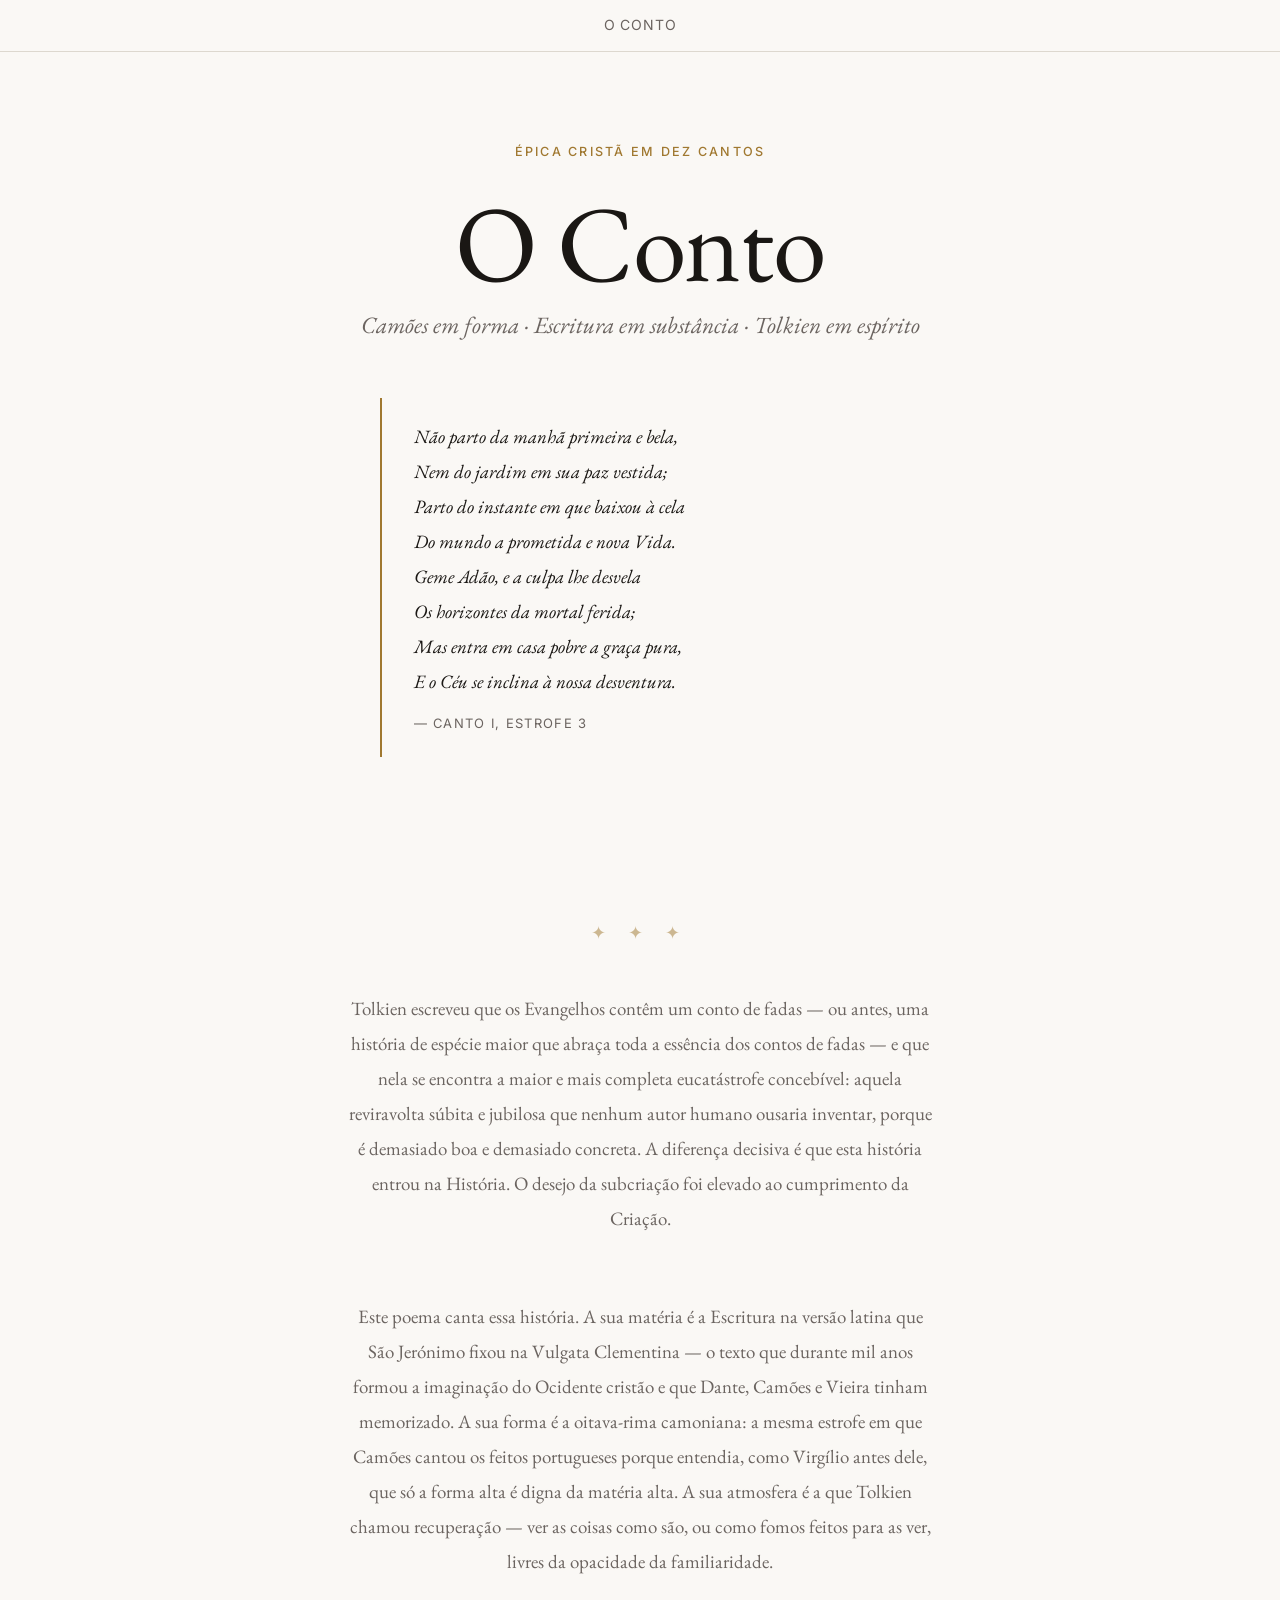
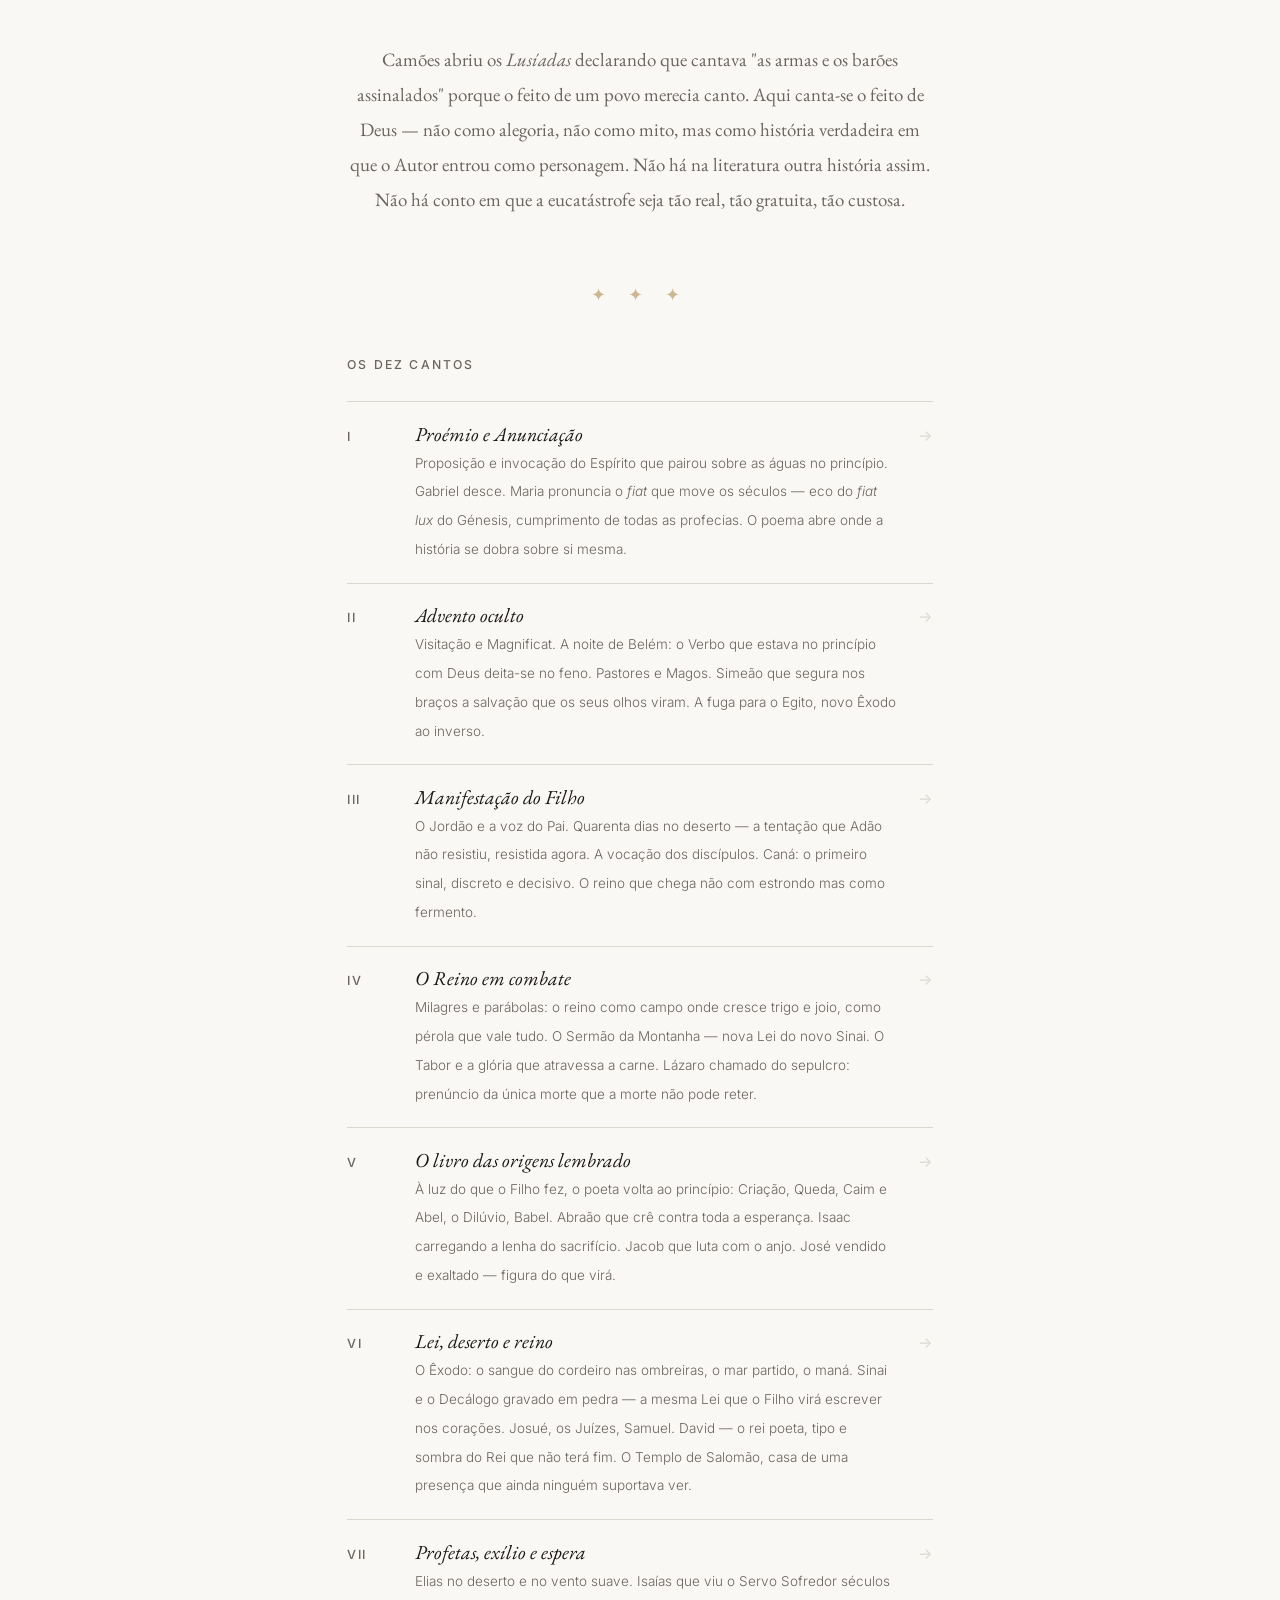
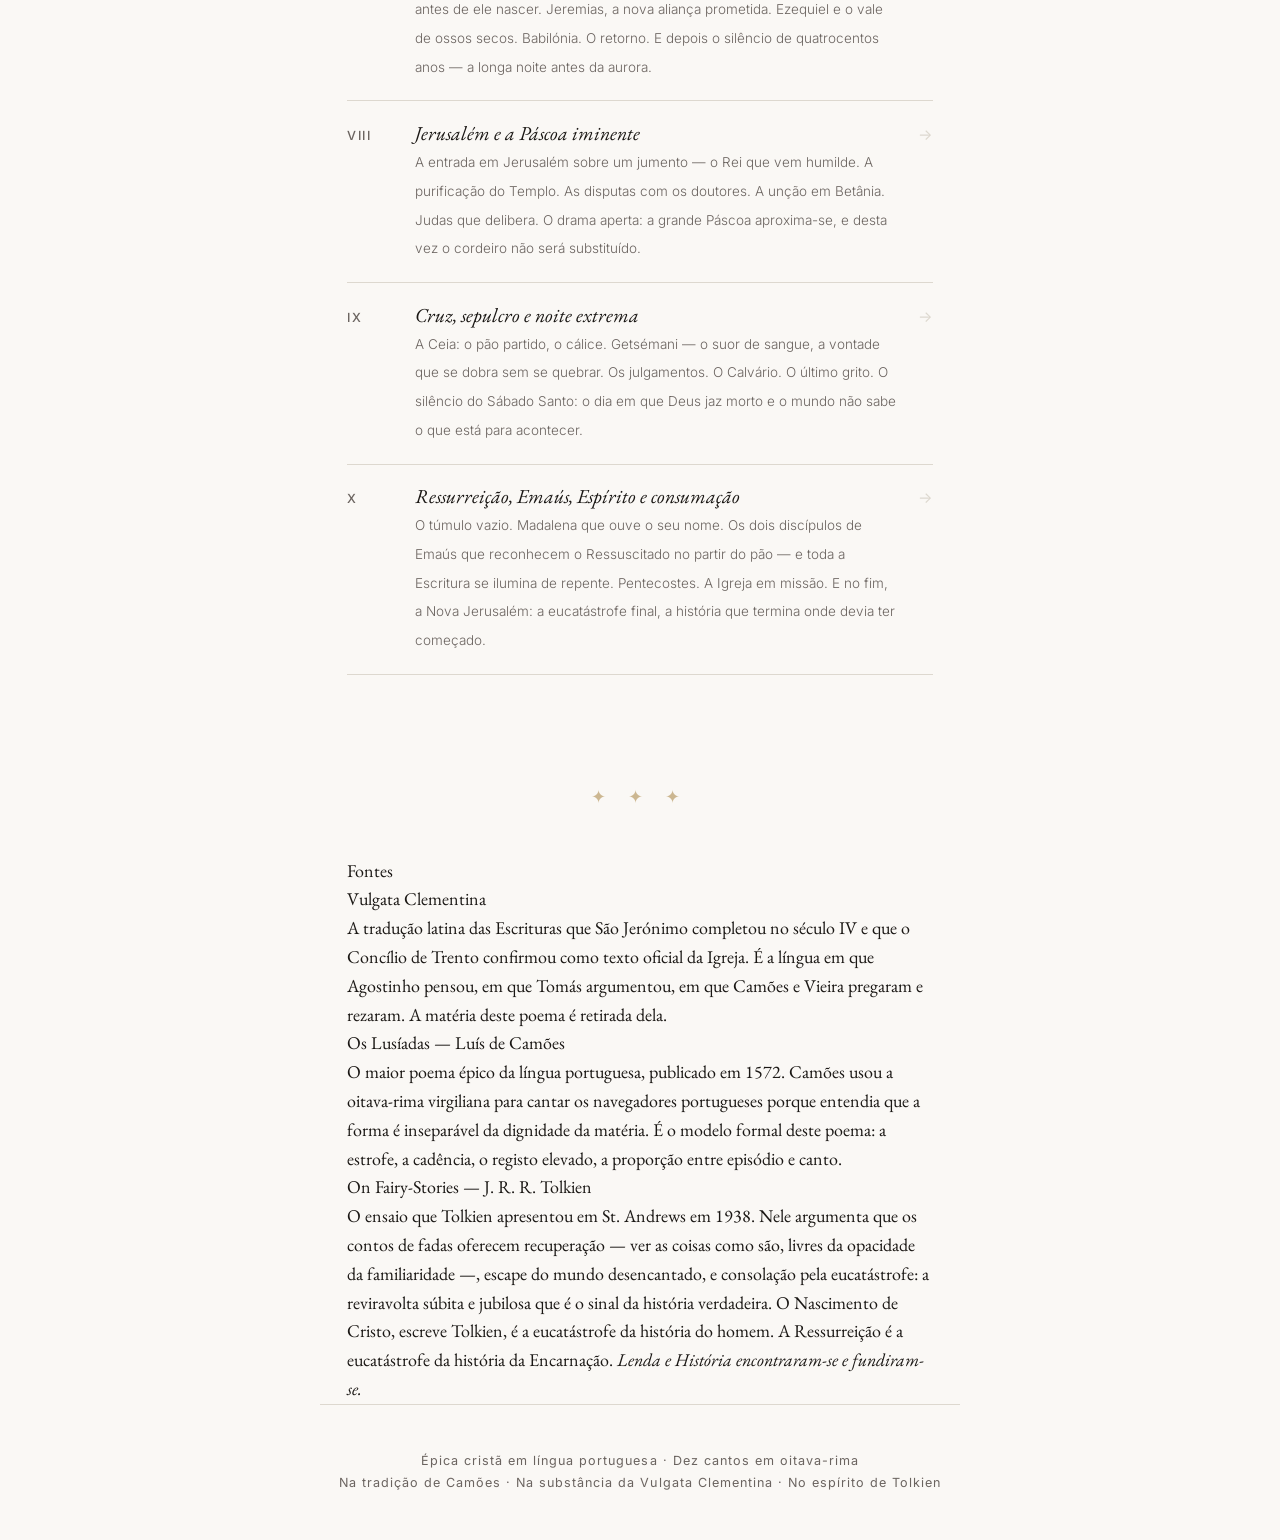
==== index.html @ 05e7758f "test" ====
<!doctype html>
<html lang="pt">
  <head>
    <meta charset="UTF-8" />
    <meta name="viewport" content="width=device-width, initial-scale=1.0" />
    <title>O Conto — Épica Cristã em Dez Cantos</title>
    <meta
      name="description"
      content="Épica cristã em dez cantos. Camões em forma, Escritura em substância, Tolkien em espírito."
    />
    <link rel="stylesheet" href="style.css" />
    <link rel="preconnect" href="https://fonts.googleapis.com" />
    <link rel="preconnect" href="https://fonts.gstatic.com" crossorigin />
  </head>
  <body>
    <nav class="nav">
      <span class="nav-arrow"></span>
      <span class="nav-center">O Conto</span>
      <span class="nav-arrow right"></span>
    </nav>

    <main class="page">
      <header class="hero">
        <p class="hero-eyebrow">Épica Cristã em Dez Cantos</p>
        <h1 class="hero-title">O Conto</h1>
        <p class="hero-subtitle">
          Camões em forma &middot; Escritura em substância &middot; Tolkien em
          espírito
        </p>

        <figure class="epigraph">
          <p>
            Não parto da manhã primeira e bela,<br />
            Nem do jardim em sua paz vestida;<br />
            Parto do instante em que baixou à cela<br />
            Do mundo a prometida e nova Vida.<br />
            Geme Adão, e a culpa lhe desvela<br />
            Os horizontes da mortal ferida;<br />
            Mas entra em casa pobre a graça pura,<br />
            E o Céu se inclina à nossa desventura.<br />
          </p>
          <figcaption><cite>— Canto I, estrofe 3</cite></figcaption>
        </figure>
      </header>

      <div class="ornament" aria-hidden="true"></div>

      <section class="description-block">
        <p class="description">
          Tolkien escreveu que os Evangelhos contêm um conto de fadas — ou
          antes, uma história de espécie maior que abraça toda a essência dos
          contos de fadas — e que nela se encontra a maior e mais completa
          eucatástrofe concebível: aquela reviravolta súbita e jubilosa que
          nenhum autor humano ousaria inventar, porque é demasiado boa e
          demasiado concreta. A diferença decisiva é que esta história entrou na
          História. O desejo da subcriação foi elevado ao cumprimento da
          Criação.
        </p>

        <p class="description">
          Este poema canta essa história. A sua matéria é a Escritura na versão
          latina que São Jerónimo fixou na Vulgata Clementina — o texto que
          durante mil anos formou a imaginação do Ocidente cristão e que Dante,
          Camões e Vieira tinham memorizado. A sua forma é a oitava-rima
          camoniana: a mesma estrofe em que Camões cantou os feitos portugueses
          porque entendia, como Virgílio antes dele, que só a forma alta é digna
          da matéria alta. A sua atmosfera é a que Tolkien chamou recuperação —
          ver as coisas como são, ou como fomos feitos para as ver, livres da
          opacidade da familiaridade.
        </p>

        <p class="description">
          Camões abriu os <em>Lusíadas</em> declarando que cantava "as armas e
          os barões assinalados" porque o feito de um povo merecia canto. Aqui
          canta-se o feito de Deus — não como alegoria, não como mito, mas como
          história verdadeira em que o Autor entrou como personagem. Não há na
          literatura outra história assim. Não há conto em que a eucatástrofe
          seja tão real, tão gratuita, tão custosa.
        </p>
      </section>

      <div class="ornament" aria-hidden="true"></div>

      <section class="canto-index">
        <p class="canto-index-heading">Os dez cantos</p>
        <ol class="canto-list">
          <li class="canto-item">
            <a class="canto-link" href="canto.html?canto=1">
              <span class="canto-num">I</span>
              <span class="canto-info">
                <span class="canto-title">Proémio e Anunciação</span>
                <span class="canto-summary">
                  Proposição e invocação do Espírito que pairou sobre as águas
                  no princípio. Gabriel desce. Maria pronuncia o
                  <em>fiat</em> que move os séculos — eco do
                  <em>fiat lux</em> do Génesis, cumprimento de todas as
                  profecias. O poema abre onde a história se dobra sobre si
                  mesma.
                </span>
              </span>
              <span class="canto-arrow" aria-hidden="true">→</span>
            </a>
          </li>

          <li class="canto-item">
            <a class="canto-link" href="canto.html?canto=2">
              <span class="canto-num">II</span>
              <span class="canto-info">
                <span class="canto-title">Advento oculto</span>
                <span class="canto-summary">
                  Visitação e Magnificat. A noite de Belém: o Verbo que estava
                  no princípio com Deus deita-se no feno. Pastores e Magos.
                  Simeão que segura nos braços a salvação que os seus olhos
                  viram. A fuga para o Egito, novo Êxodo ao inverso.
                </span>
              </span>
              <span class="canto-arrow" aria-hidden="true">→</span>
            </a>
          </li>

          <li class="canto-item">
            <a class="canto-link" href="canto.html?canto=3">
              <span class="canto-num">III</span>
              <span class="canto-info">
                <span class="canto-title">Manifestação do Filho</span>
                <span class="canto-summary">
                  O Jordão e a voz do Pai. Quarenta dias no deserto — a tentação
                  que Adão não resistiu, resistida agora. A vocação dos
                  discípulos. Caná: o primeiro sinal, discreto e decisivo. O
                  reino que chega não com estrondo mas como fermento.
                </span>
              </span>
              <span class="canto-arrow" aria-hidden="true">→</span>
            </a>
          </li>

          <li class="canto-item">
            <a class="canto-link" href="canto.html?canto=4">
              <span class="canto-num">IV</span>
              <span class="canto-info">
                <span class="canto-title">O Reino em combate</span>
                <span class="canto-summary">
                  Milagres e parábolas: o reino como campo onde cresce trigo e
                  joio, como pérola que vale tudo. O Sermão da Montanha — nova
                  Lei do novo Sinai. O Tabor e a glória que atravessa a carne.
                  Lázaro chamado do sepulcro: prenúncio da única morte que a
                  morte não pode reter.
                </span>
              </span>
              <span class="canto-arrow" aria-hidden="true">→</span>
            </a>
          </li>

          <li class="canto-item">
            <a class="canto-link" href="canto.html?canto=5">
              <span class="canto-num">V</span>
              <span class="canto-info">
                <span class="canto-title">O livro das origens lembrado</span>
                <span class="canto-summary">
                  À luz do que o Filho fez, o poeta volta ao princípio: Criação,
                  Queda, Caim e Abel, o Dilúvio, Babel. Abraão que crê contra
                  toda a esperança. Isaac carregando a lenha do sacrifício.
                  Jacob que luta com o anjo. José vendido e exaltado — figura do
                  que virá.
                </span>
              </span>
              <span class="canto-arrow" aria-hidden="true">→</span>
            </a>
          </li>

          <li class="canto-item">
            <a class="canto-link" href="canto.html?canto=6">
              <span class="canto-num">VI</span>
              <span class="canto-info">
                <span class="canto-title">Lei, deserto e reino</span>
                <span class="canto-summary">
                  O Êxodo: o sangue do cordeiro nas ombreiras, o mar partido, o
                  maná. Sinai e o Decálogo gravado em pedra — a mesma Lei que o
                  Filho virá escrever nos corações. Josué, os Juízes, Samuel.
                  David — o rei poeta, tipo e sombra do Rei que não terá fim. O
                  Templo de Salomão, casa de uma presença que ainda ninguém
                  suportava ver.
                </span>
              </span>
              <span class="canto-arrow" aria-hidden="true">→</span>
            </a>
          </li>

          <li class="canto-item">
            <a class="canto-link" href="canto.html?canto=7">
              <span class="canto-num">VII</span>
              <span class="canto-info">
                <span class="canto-title">Profetas, exílio e espera</span>
                <span class="canto-summary">
                  Elias no deserto e no vento suave. Isaías que viu o Servo
                  Sofredor séculos antes de ele nascer. Jeremias, a nova aliança
                  prometida. Ezequiel e o vale de ossos secos. Babilónia. O
                  retorno. E depois o silêncio de quatrocentos anos — a longa
                  noite antes da aurora.
                </span>
              </span>
              <span class="canto-arrow" aria-hidden="true">→</span>
            </a>
          </li>

          <li class="canto-item">
            <a class="canto-link" href="canto.html?canto=8">
              <span class="canto-num">VIII</span>
              <span class="canto-info">
                <span class="canto-title">Jerusalém e a Páscoa iminente</span>
                <span class="canto-summary">
                  A entrada em Jerusalém sobre um jumento — o Rei que vem
                  humilde. A purificação do Templo. As disputas com os doutores.
                  A unção em Betânia. Judas que delibera. O drama aperta: a
                  grande Páscoa aproxima-se, e desta vez o cordeiro não será
                  substituído.
                </span>
              </span>
              <span class="canto-arrow" aria-hidden="true">→</span>
            </a>
          </li>

          <li class="canto-item">
            <a class="canto-link" href="canto.html?canto=9">
              <span class="canto-num">IX</span>
              <span class="canto-info">
                <span class="canto-title">Cruz, sepulcro e noite extrema</span>
                <span class="canto-summary">
                  A Ceia: o pão partido, o cálice. Getsémani — o suor de sangue,
                  a vontade que se dobra sem se quebrar. Os julgamentos. O
                  Calvário. O último grito. O silêncio do Sábado Santo: o dia em
                  que Deus jaz morto e o mundo não sabe o que está para
                  acontecer.
                </span>
              </span>
              <span class="canto-arrow" aria-hidden="true">→</span>
            </a>
          </li>

          <li class="canto-item">
            <a class="canto-link" href="canto.html?canto=10">
              <span class="canto-num">X</span>
              <span class="canto-info">
                <span class="canto-title"
                  >Ressurreição, Emaús, Espírito e consumação</span
                >
                <span class="canto-summary">
                  O túmulo vazio. Madalena que ouve o seu nome. Os dois
                  discípulos de Emaús que reconhecem o Ressuscitado no partir do
                  pão — e toda a Escritura se ilumina de repente. Pentecostes. A
                  Igreja em missão. E no fim, a Nova Jerusalém: a eucatástrofe
                  final, a história que termina onde devia ter começado.
                </span>
              </span>
              <span class="canto-arrow" aria-hidden="true">→</span>
            </a>
          </li>
        </ol>
      </section>

      <div class="ornament" aria-hidden="true"></div>

      <section class="sources-block">
        <p class="sources-heading">Fontes</p>
        <dl class="sources-list">
          <dt>Vulgata Clementina</dt>
          <dd>
            A tradução latina das Escrituras que São Jerónimo completou no
            século IV e que o Concílio de Trento confirmou como texto oficial da
            Igreja. É a língua em que Agostinho pensou, em que Tomás argumentou,
            em que Camões e Vieira pregaram e rezaram. A matéria deste poema é
            retirada dela.
          </dd>
          <dt>Os Lusíadas — Luís de Camões</dt>
          <dd>
            O maior poema épico da língua portuguesa, publicado em 1572. Camões
            usou a oitava-rima virgiliana para cantar os navegadores portugueses
            porque entendia que a forma é inseparável da dignidade da matéria. É
            o modelo formal deste poema: a estrofe, a cadência, o registo
            elevado, a proporção entre episódio e canto.
          </dd>
          <dt>On Fairy-Stories — J. R. R. Tolkien</dt>
          <dd>
            O ensaio que Tolkien apresentou em St. Andrews em 1938. Nele
            argumenta que os contos de fadas oferecem recuperação — ver as
            coisas como são, livres da opacidade da familiaridade —, escape do
            mundo desencantado, e consolação pela eucatástrofe: a reviravolta
            súbita e jubilosa que é o sinal da história verdadeira. O Nascimento
            de Cristo, escreve Tolkien, é a eucatástrofe da história do homem. A
            Ressurreição é a eucatástrofe da história da Encarnação.
            <em>Lenda e História encontraram-se e fundiram-se.</em>
          </dd>
        </dl>
      </section>
    </main>

    <footer class="site-footer page">
      <p>
        Épica cristã em língua portuguesa &middot; Dez cantos em oitava-rima<br />
        Na tradição de Camões &middot; Na substância da Vulgata Clementina
        &middot; No espírito de Tolkien
      </p>
    </footer>
  </body>
</html>
---- style.css ----
/* ============================================================
   O Conto — Global Stylesheet
   AMP / Claude aesthetic: narrow, typographic, classical
   ============================================================ */

@import url('https://fonts.googleapis.com/css2?family=EB+Garamond:ital,wght@0,400;0,500;0,600;1,400;1,500&family=Inter:wght@300;400;500&display=swap');

/* ── Custom properties ──────────────────────────────────────── */

:root {
  --bg:          #faf8f5;
  --bg-alt:      #f2ede6;
  --text:        #1a1714;
  --text-muted:  #6b6460;
  --gold:        #a07830;
  --gold-light:  #c8a050;
  --border:      #ddd8cf;
  --nav-bg:      rgba(250, 248, 245, 0.92);

  --font-serif:  'EB Garamond', Georgia, 'Times New Roman', serif;
  --font-sans:   'Inter', system-ui, sans-serif;

  --measure:     640px;
  --nav-h:       52px;
}

@media (prefers-color-scheme: dark) {
  :root {
    --bg:          #0f0e0c;
    --bg-alt:      #1a1814;
    --text:        #e8e4dc;
    --text-muted:  #8a8480;
    --gold:        #c8a050;
    --gold-light:  #e0c080;
    --border:      #2e2c28;
    --nav-bg:      rgba(15, 14, 12, 0.92);
  }
}

/* ── Reset ──────────────────────────────────────────────────── */

*, *::before, *::after {
  box-sizing: border-box;
  margin: 0;
  padding: 0;
}

html {
  font-size: 18px;
  scroll-behavior: smooth;
  -webkit-text-size-adjust: 100%;
}

body {
  background: var(--bg);
  color: var(--text);
  font-family: var(--font-serif);
  line-height: 1.6;
  min-height: 100dvh;
}

/* ── Navigation bar ─────────────────────────────────────────── */

.nav {
  position: sticky;
  top: 0;
  z-index: 100;
  background: var(--nav-bg);
  backdrop-filter: blur(8px);
  -webkit-backdrop-filter: blur(8px);
  border-bottom: 1px solid var(--border);
  height: var(--nav-h);
  display: flex;
  align-items: center;
  justify-content: space-between;
  padding: 0 1.5rem;
}

.nav a,
.nav span {
  font-family: var(--font-sans);
  font-size: 0.78rem;
  font-weight: 400;
  letter-spacing: 0.06em;
  text-transform: uppercase;
  color: var(--text-muted);
  text-decoration: none;
  transition: color 0.15s;
}

.nav a:hover {
  color: var(--gold);
}

.nav-center {
  font-size: 0.72rem;
  letter-spacing: 0.1em;
  color: var(--text-muted);
  text-align: center;
  flex: 1;
  padding: 0 1rem;
  white-space: nowrap;
  overflow: hidden;
  text-overflow: ellipsis;
}

.nav-arrow {
  min-width: 5rem;
}

.nav-arrow.right {
  text-align: right;
}

/* ── Page wrapper ───────────────────────────────────────────── */

.page {
  max-width: var(--measure);
  margin: 0 auto;
  padding: 0 1.5rem;
}

/* ── Landing hero ───────────────────────────────────────────── */

.hero {
  padding: 5rem 0 3rem;
  text-align: center;
}

.hero-eyebrow {
  font-family: var(--font-sans);
  font-size: 0.7rem;
  font-weight: 500;
  letter-spacing: 0.18em;
  text-transform: uppercase;
  color: var(--gold);
  margin-bottom: 1.5rem;
}

.hero-title {
  font-family: var(--font-serif);
  font-size: clamp(3.5rem, 10vw, 6rem);
  font-weight: 400;
  line-height: 1;
  letter-spacing: -0.01em;
  color: var(--text);
  margin-bottom: 0.5rem;
}

.hero-subtitle {
  font-family: var(--font-serif);
  font-style: italic;
  font-size: clamp(1rem, 2.5vw, 1.3rem);
  color: var(--text-muted);
  margin-bottom: 3rem;
  font-weight: 400;
}

/* ── Epigraph ───────────────────────────────────────────────── */

.epigraph {
  border-left: 2px solid var(--gold);
  margin: 0 auto 3.5rem;
  padding: 1.25rem 1.75rem;
  max-width: 520px;
  text-align: left;
}

.epigraph p {
  font-family: var(--font-serif);
  font-style: italic;
  font-size: 1.05rem;
  line-height: 1.85;
  color: var(--text);
}

.epigraph cite {
  display: block;
  margin-top: 0.75rem;
  font-family: var(--font-sans);
  font-size: 0.72rem;
  font-style: normal;
  letter-spacing: 0.1em;
  text-transform: uppercase;
  color: var(--text-muted);
}

/* ── Divider ornament ───────────────────────────────────────── */

.ornament {
  text-align: center;
  color: var(--gold);
  font-size: 1rem;
  letter-spacing: 0.5em;
  margin: 2.5rem 0;
  opacity: 0.5;
}

.ornament::before {
  content: '✦ ✦ ✦';
}

/* ── Description prose (landing) ───────────────────────────── */

.description {
  font-family: var(--font-serif);
  font-size: 1.05rem;
  line-height: 1.85;
  color: var(--text-muted);
  margin-bottom: 3.5rem;
  text-align: center;
}

/* ── Canto index (landing) ──────────────────────────────────── */

.canto-index {
  margin-bottom: 6rem;
}

.canto-index-heading {
  font-family: var(--font-sans);
  font-size: 0.68rem;
  font-weight: 500;
  letter-spacing: 0.18em;
  text-transform: uppercase;
  color: var(--text-muted);
  margin-bottom: 1.5rem;
}

.canto-list {
  list-style: none;
  border-top: 1px solid var(--border);
}

.canto-item {
  border-bottom: 1px solid var(--border);
}

.canto-link {
  display: flex;
  align-items: baseline;
  gap: 1.25rem;
  padding: 1.1rem 0;
  text-decoration: none;
  color: var(--text);
  transition: color 0.15s;
}

.canto-link:hover {
  color: var(--gold);
}

.canto-link:hover .canto-num {
  color: var(--gold);
}

.canto-num {
  font-family: var(--font-sans);
  font-size: 0.7rem;
  font-weight: 500;
  letter-spacing: 0.12em;
  color: var(--text-muted);
  min-width: 2.5rem;
  text-transform: uppercase;
  transition: color 0.15s;
  flex-shrink: 0;
}

.canto-info {
  flex: 1;
  min-width: 0;
}

.canto-title {
  font-family: var(--font-serif);
  font-size: 1.1rem;
  font-style: italic;
  font-weight: 400;
  line-height: 1.3;
  display: block;
}

.canto-summary {
  font-family: var(--font-sans);
  font-size: 0.75rem;
  color: var(--text-muted);
  margin-top: 0.2rem;
  line-height: 1.4;
  font-weight: 300;
}

.canto-arrow {
  font-family: var(--font-sans);
  font-size: 0.85rem;
  color: var(--border);
  flex-shrink: 0;
  transition: color 0.15s, transform 0.15s;
}

.canto-link:hover .canto-arrow {
  color: var(--gold);
  transform: translateX(3px);
}

/* ── Canto reader page ──────────────────────────────────────── */

.canto-header {
  padding: 4rem 0 2.5rem;
  text-align: center;
  border-bottom: 1px solid var(--border);
  margin-bottom: 3.5rem;
}

.canto-eyebrow {
  font-family: var(--font-sans);
  font-size: 0.68rem;
  font-weight: 500;
  letter-spacing: 0.18em;
  text-transform: uppercase;
  color: var(--gold);
  margin-bottom: 1rem;
}

.canto-page-title {
  font-family: var(--font-serif);
  font-size: clamp(2rem, 6vw, 3.25rem);
  font-weight: 400;
  line-height: 1.15;
  letter-spacing: -0.01em;
}

.canto-page-subtitle {
  font-family: var(--font-serif);
  font-style: italic;
  font-size: 1.15rem;
  color: var(--text-muted);
  margin-top: 0.5rem;
}

/* ── Markdown-rendered verse ────────────────────────────────── */

#canto-body {
  padding-bottom: 5rem;
}

/* Hide the raw h1 and h2 that come from the markdown */
#canto-body h1,
#canto-body h2 {
  display: none;
}

/* Stanza number paragraphs (class added by JS after render) */
#canto-body p.stanza-num {
  font-family: var(--font-sans);
  font-size: 0.65rem;
  font-weight: 500;
  letter-spacing: 0.2em;
  text-transform: uppercase;
  color: var(--gold);
  margin-top: 3.5rem;
  margin-bottom: 0.9rem;
  text-align: center;
}

#canto-body p.stanza-num strong {
  font-weight: 500;
  color: inherit;
}

/* First stanza number: no extra top margin */
#canto-body p.stanza-num:first-of-type {
  margin-top: 0;
}

/* Verse lines — stanza is one <p> with <br> between lines (breaks:true) */
#canto-body > p:not(.stanza-num) {
  font-family: var(--font-serif);
  font-size: 1.08rem;
  line-height: 2;
  color: var(--text);
  margin-bottom: 0;
  white-space: normal;
}

/* ── Loading state ──────────────────────────────────────────── */

.loading {
  text-align: center;
  font-family: var(--font-sans);
  font-size: 0.8rem;
  letter-spacing: 0.1em;
  text-transform: uppercase;
  color: var(--text-muted);
  padding: 4rem 0;
}

/* ── Canto footer nav ───────────────────────────────────────── */

.canto-footer-nav {
  border-top: 1px solid var(--border);
  padding: 2rem 0 4rem;
  display: flex;
  justify-content: space-between;
  align-items: center;
  gap: 1rem;
}

.canto-footer-nav a {
  font-family: var(--font-sans);
  font-size: 0.78rem;
  font-weight: 400;
  letter-spacing: 0.06em;
  text-transform: uppercase;
  color: var(--text-muted);
  text-decoration: none;
  transition: color 0.15s;
}

.canto-footer-nav a:hover {
  color: var(--gold);
}

.canto-footer-nav .home-link {
  text-align: center;
  color: var(--gold);
  font-size: 0.7rem;
  letter-spacing: 0.15em;
}

/* ── Site footer ────────────────────────────────────────────── */

.site-footer {
  border-top: 1px solid var(--border);
  padding: 2.5rem 0;
  text-align: center;
}

.site-footer p {
  font-family: var(--font-sans);
  font-size: 0.7rem;
  letter-spacing: 0.08em;
  color: var(--text-muted);
  line-height: 1.8;
}

/* ── Utility ────────────────────────────────────────────────── */

::selection {
  background: var(--gold);
  color: var(--bg);
}

a:focus-visible {
  outline: 2px solid var(--gold);
  outline-offset: 3px;
  border-radius: 2px;
}

@media (max-width: 480px) {
  .nav {
    padding: 0 1rem;
  }
  .page {
    padding: 0 1.1rem;
  }
  .hero {
    padding: 3.5rem 0 2rem;
  }
  .canto-summary {
    display: none;
  }
}
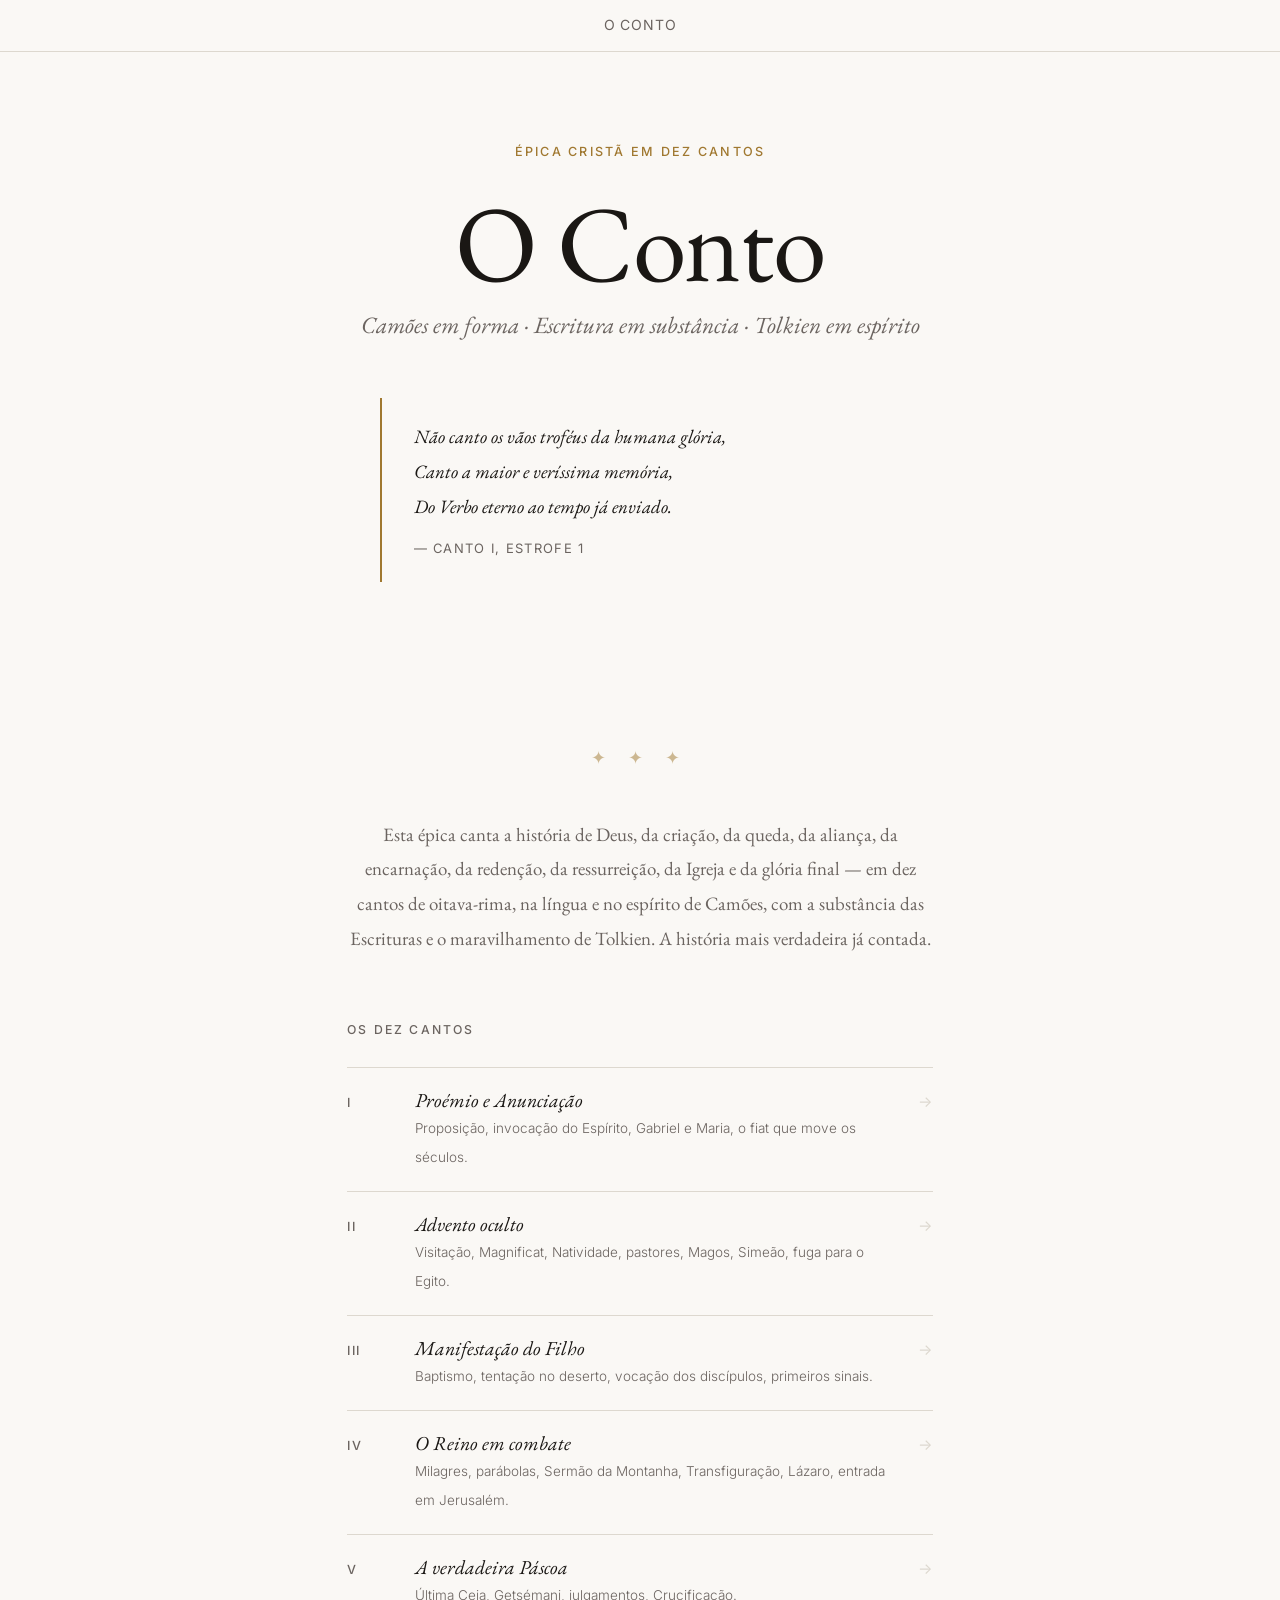
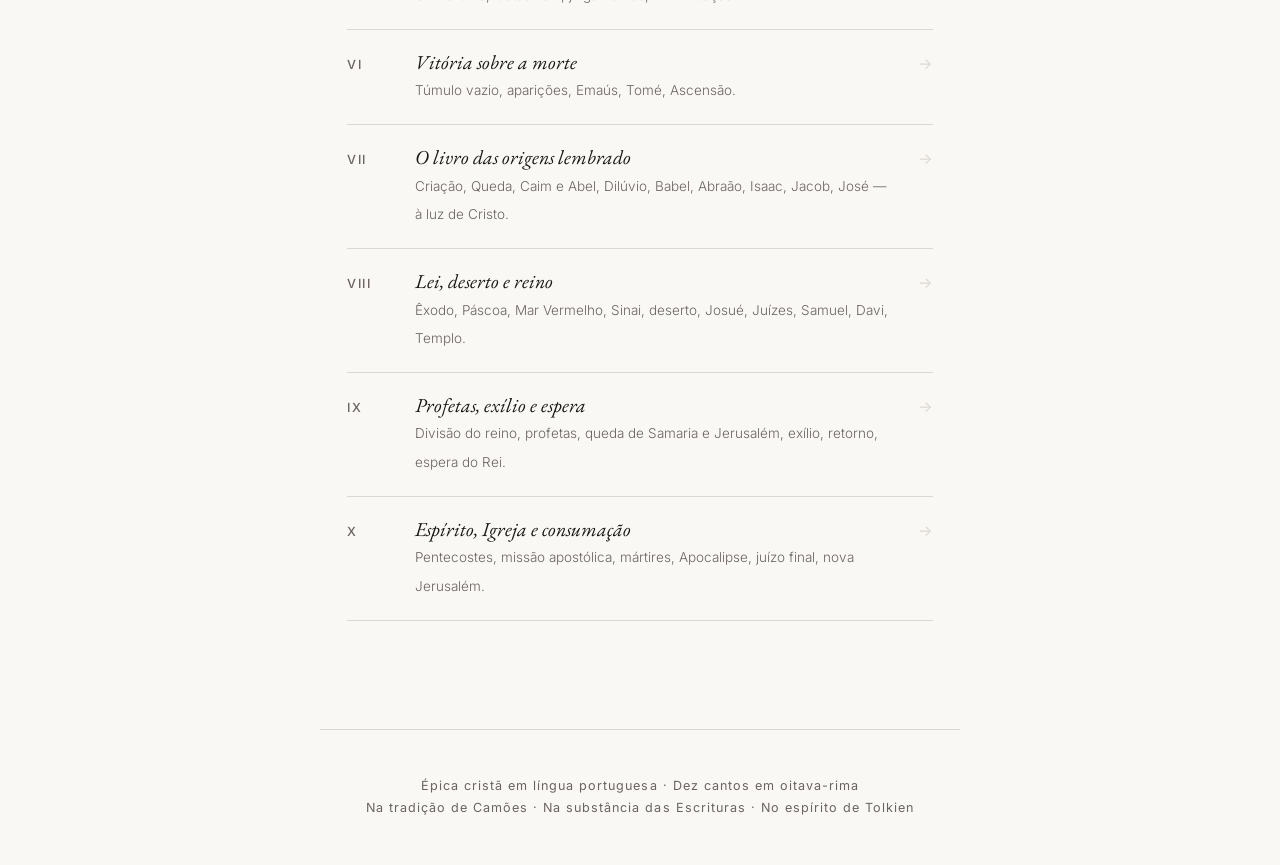
==== commit 81d6affc: "Revert "test" This reverts commit 05e7758fe46daea253760243f6f8ecb5836153b1." ====
--- a/index.html
+++ b/index.html
@@ -1,305 +1,176 @@
-<!doctype html>
+<!DOCTYPE html>
 <html lang="pt">
-  <head>
-    <meta charset="UTF-8" />
-    <meta name="viewport" content="width=device-width, initial-scale=1.0" />
-    <title>O Conto — Épica Cristã em Dez Cantos</title>
-    <meta
-      name="description"
-      content="Épica cristã em dez cantos. Camões em forma, Escritura em substância, Tolkien em espírito."
-    />
-    <link rel="stylesheet" href="style.css" />
-    <link rel="preconnect" href="https://fonts.googleapis.com" />
-    <link rel="preconnect" href="https://fonts.gstatic.com" crossorigin />
-  </head>
-  <body>
-    <nav class="nav">
-      <span class="nav-arrow"></span>
-      <span class="nav-center">O Conto</span>
-      <span class="nav-arrow right"></span>
-    </nav>
+<head>
+  <meta charset="UTF-8" />
+  <meta name="viewport" content="width=device-width, initial-scale=1.0" />
+  <title>O Conto — Épica Cristã em Dez Cantos</title>
+  <meta name="description" content="Épica cristã em dez cantos. Camões em forma, Escritura em substância, Tolkien em espírito." />
+  <meta property="og:title" content="O Canto — Épica Cristã em Dez Cantos" />
+  <meta property="og:description" content="Épica cristã em dez cantos. Camões em forma, Escritura em substância, Tolkien em espírito." />
+  <meta property="og:type" content="website" />
+  <link rel="stylesheet" href="style.css" />
+  <link rel="preconnect" href="https://fonts.googleapis.com" />
+  <link rel="preconnect" href="https://fonts.gstatic.com" crossorigin />
+</head>
+<body>
 
-    <main class="page">
-      <header class="hero">
-        <p class="hero-eyebrow">Épica Cristã em Dez Cantos</p>
-        <h1 class="hero-title">O Conto</h1>
-        <p class="hero-subtitle">
-          Camões em forma &middot; Escritura em substância &middot; Tolkien em
-          espírito
+  <nav class="nav">
+    <span class="nav-arrow"></span>
+    <span class="nav-center">O Conto</span>
+    <span class="nav-arrow right"></span>
+  </nav>
+
+  <main class="page">
+
+    <header class="hero">
+      <p class="hero-eyebrow">Épica Cristã em Dez Cantos</p>
+      <h1 class="hero-title">O Conto</h1>
+      <p class="hero-subtitle">Camões em forma &middot; Escritura em substância &middot; Tolkien em espírito</p>
+
+      <figure class="epigraph">
+        <p>
+          Não canto os vãos troféus da humana glória,<br />
+          Canto a maior e veríssima memória,<br />
+          Do Verbo eterno ao tempo já enviado.
         </p>
+        <figcaption><cite>— Canto I, estrofe 1</cite></figcaption>
+      </figure>
+    </header>
 
-        <figure class="epigraph">
-          <p>
-            Não parto da manhã primeira e bela,<br />
-            Nem do jardim em sua paz vestida;<br />
-            Parto do instante em que baixou à cela<br />
-            Do mundo a prometida e nova Vida.<br />
-            Geme Adão, e a culpa lhe desvela<br />
-            Os horizontes da mortal ferida;<br />
-            Mas entra em casa pobre a graça pura,<br />
-            E o Céu se inclina à nossa desventura.<br />
-          </p>
-          <figcaption><cite>— Canto I, estrofe 3</cite></figcaption>
-        </figure>
-      </header>
+    <div class="ornament" aria-hidden="true"></div>
 
-      <div class="ornament" aria-hidden="true"></div>
+    <p class="description">
+      Esta épica canta a história de Deus, da criação, da queda, da aliança, da encarnação,
+      da redenção, da ressurreição, da Igreja e da glória final — em dez cantos de oitava-rima,
+      na língua e no espírito de Camões, com a substância das Escrituras e o maravilhamento
+      de Tolkien. A história mais verdadeira já contada.
+    </p>
 
-      <section class="description-block">
-        <p class="description">
-          Tolkien escreveu que os Evangelhos contêm um conto de fadas — ou
-          antes, uma história de espécie maior que abraça toda a essência dos
-          contos de fadas — e que nela se encontra a maior e mais completa
-          eucatástrofe concebível: aquela reviravolta súbita e jubilosa que
-          nenhum autor humano ousaria inventar, porque é demasiado boa e
-          demasiado concreta. A diferença decisiva é que esta história entrou na
-          História. O desejo da subcriação foi elevado ao cumprimento da
-          Criação.
-        </p>
+    <section class="canto-index">
+      <p class="canto-index-heading">Os dez cantos</p>
+      <ol class="canto-list">
 
-        <p class="description">
-          Este poema canta essa história. A sua matéria é a Escritura na versão
-          latina que São Jerónimo fixou na Vulgata Clementina — o texto que
-          durante mil anos formou a imaginação do Ocidente cristão e que Dante,
-          Camões e Vieira tinham memorizado. A sua forma é a oitava-rima
-          camoniana: a mesma estrofe em que Camões cantou os feitos portugueses
-          porque entendia, como Virgílio antes dele, que só a forma alta é digna
-          da matéria alta. A sua atmosfera é a que Tolkien chamou recuperação —
-          ver as coisas como são, ou como fomos feitos para as ver, livres da
-          opacidade da familiaridade.
-        </p>
+        <li class="canto-item">
+          <a class="canto-link" href="canto.html?canto=1">
+            <span class="canto-num">I</span>
+            <span class="canto-info">
+              <span class="canto-title">Proémio e Anunciação</span>
+              <span class="canto-summary">Proposição, invocação do Espírito, Gabriel e Maria, o fiat que move os séculos.</span>
+            </span>
+            <span class="canto-arrow" aria-hidden="true">→</span>
+          </a>
+        </li>
 
-        <p class="description">
-          Camões abriu os <em>Lusíadas</em> declarando que cantava "as armas e
-          os barões assinalados" porque o feito de um povo merecia canto. Aqui
-          canta-se o feito de Deus — não como alegoria, não como mito, mas como
-          história verdadeira em que o Autor entrou como personagem. Não há na
-          literatura outra história assim. Não há conto em que a eucatástrofe
-          seja tão real, tão gratuita, tão custosa.
-        </p>
-      </section>
+        <li class="canto-item">
+          <a class="canto-link" href="canto.html?canto=2">
+            <span class="canto-num">II</span>
+            <span class="canto-info">
+              <span class="canto-title">Advento oculto</span>
+              <span class="canto-summary">Visitação, Magnificat, Natividade, pastores, Magos, Simeão, fuga para o Egito.</span>
+            </span>
+            <span class="canto-arrow" aria-hidden="true">→</span>
+          </a>
+        </li>
 
-      <div class="ornament" aria-hidden="true"></div>
+        <li class="canto-item">
+          <a class="canto-link" href="canto.html?canto=3">
+            <span class="canto-num">III</span>
+            <span class="canto-info">
+              <span class="canto-title">Manifestação do Filho</span>
+              <span class="canto-summary">Baptismo, tentação no deserto, vocação dos discípulos, primeiros sinais.</span>
+            </span>
+            <span class="canto-arrow" aria-hidden="true">→</span>
+          </a>
+        </li>
 
-      <section class="canto-index">
-        <p class="canto-index-heading">Os dez cantos</p>
-        <ol class="canto-list">
-          <li class="canto-item">
-            <a class="canto-link" href="canto.html?canto=1">
-              <span class="canto-num">I</span>
-              <span class="canto-info">
-                <span class="canto-title">Proémio e Anunciação</span>
-                <span class="canto-summary">
-                  Proposição e invocação do Espírito que pairou sobre as águas
-                  no princípio. Gabriel desce. Maria pronuncia o
-                  <em>fiat</em> que move os séculos — eco do
-                  <em>fiat lux</em> do Génesis, cumprimento de todas as
-                  profecias. O poema abre onde a história se dobra sobre si
-                  mesma.
-                </span>
-              </span>
-              <span class="canto-arrow" aria-hidden="true">→</span>
-            </a>
-          </li>
+        <li class="canto-item">
+          <a class="canto-link" href="canto.html?canto=4">
+            <span class="canto-num">IV</span>
+            <span class="canto-info">
+              <span class="canto-title">O Reino em combate</span>
+              <span class="canto-summary">Milagres, parábolas, Sermão da Montanha, Transfiguração, Lázaro, entrada em Jerusalém.</span>
+            </span>
+            <span class="canto-arrow" aria-hidden="true">→</span>
+          </a>
+        </li>
 
-          <li class="canto-item">
-            <a class="canto-link" href="canto.html?canto=2">
-              <span class="canto-num">II</span>
-              <span class="canto-info">
-                <span class="canto-title">Advento oculto</span>
-                <span class="canto-summary">
-                  Visitação e Magnificat. A noite de Belém: o Verbo que estava
-                  no princípio com Deus deita-se no feno. Pastores e Magos.
-                  Simeão que segura nos braços a salvação que os seus olhos
-                  viram. A fuga para o Egito, novo Êxodo ao inverso.
-                </span>
-              </span>
-              <span class="canto-arrow" aria-hidden="true">→</span>
-            </a>
-          </li>
+        <li class="canto-item">
+          <a class="canto-link" href="canto.html?canto=5">
+            <span class="canto-num">V</span>
+            <span class="canto-info">
+              <span class="canto-title">A verdadeira Páscoa</span>
+              <span class="canto-summary">Última Ceia, Getsémani, julgamentos, Crucificação.</span>
+            </span>
+            <span class="canto-arrow" aria-hidden="true">→</span>
+          </a>
+        </li>
 
-          <li class="canto-item">
-            <a class="canto-link" href="canto.html?canto=3">
-              <span class="canto-num">III</span>
-              <span class="canto-info">
-                <span class="canto-title">Manifestação do Filho</span>
-                <span class="canto-summary">
-                  O Jordão e a voz do Pai. Quarenta dias no deserto — a tentação
-                  que Adão não resistiu, resistida agora. A vocação dos
-                  discípulos. Caná: o primeiro sinal, discreto e decisivo. O
-                  reino que chega não com estrondo mas como fermento.
-                </span>
-              </span>
-              <span class="canto-arrow" aria-hidden="true">→</span>
-            </a>
-          </li>
+        <li class="canto-item">
+          <a class="canto-link" href="canto.html?canto=6">
+            <span class="canto-num">VI</span>
+            <span class="canto-info">
+              <span class="canto-title">Vitória sobre a morte</span>
+              <span class="canto-summary">Túmulo vazio, aparições, Emaús, Tomé, Ascensão.</span>
+            </span>
+            <span class="canto-arrow" aria-hidden="true">→</span>
+          </a>
+        </li>
 
-          <li class="canto-item">
-            <a class="canto-link" href="canto.html?canto=4">
-              <span class="canto-num">IV</span>
-              <span class="canto-info">
-                <span class="canto-title">O Reino em combate</span>
-                <span class="canto-summary">
-                  Milagres e parábolas: o reino como campo onde cresce trigo e
-                  joio, como pérola que vale tudo. O Sermão da Montanha — nova
-                  Lei do novo Sinai. O Tabor e a glória que atravessa a carne.
-                  Lázaro chamado do sepulcro: prenúncio da única morte que a
-                  morte não pode reter.
-                </span>
-              </span>
-              <span class="canto-arrow" aria-hidden="true">→</span>
-            </a>
-          </li>
+        <li class="canto-item">
+          <a class="canto-link" href="canto.html?canto=7">
+            <span class="canto-num">VII</span>
+            <span class="canto-info">
+              <span class="canto-title">O livro das origens lembrado</span>
+              <span class="canto-summary">Criação, Queda, Caim e Abel, Dilúvio, Babel, Abraão, Isaac, Jacob, José — à luz de Cristo.</span>
+            </span>
+            <span class="canto-arrow" aria-hidden="true">→</span>
+          </a>
+        </li>
 
-          <li class="canto-item">
-            <a class="canto-link" href="canto.html?canto=5">
-              <span class="canto-num">V</span>
-              <span class="canto-info">
-                <span class="canto-title">O livro das origens lembrado</span>
-                <span class="canto-summary">
-                  À luz do que o Filho fez, o poeta volta ao princípio: Criação,
-                  Queda, Caim e Abel, o Dilúvio, Babel. Abraão que crê contra
-                  toda a esperança. Isaac carregando a lenha do sacrifício.
-                  Jacob que luta com o anjo. José vendido e exaltado — figura do
-                  que virá.
-                </span>
-              </span>
-              <span class="canto-arrow" aria-hidden="true">→</span>
-            </a>
-          </li>
+        <li class="canto-item">
+          <a class="canto-link" href="canto.html?canto=8">
+            <span class="canto-num">VIII</span>
+            <span class="canto-info">
+              <span class="canto-title">Lei, deserto e reino</span>
+              <span class="canto-summary">Êxodo, Páscoa, Mar Vermelho, Sinai, deserto, Josué, Juízes, Samuel, Davi, Templo.</span>
+            </span>
+            <span class="canto-arrow" aria-hidden="true">→</span>
+          </a>
+        </li>
 
-          <li class="canto-item">
-            <a class="canto-link" href="canto.html?canto=6">
-              <span class="canto-num">VI</span>
-              <span class="canto-info">
-                <span class="canto-title">Lei, deserto e reino</span>
-                <span class="canto-summary">
-                  O Êxodo: o sangue do cordeiro nas ombreiras, o mar partido, o
-                  maná. Sinai e o Decálogo gravado em pedra — a mesma Lei que o
-                  Filho virá escrever nos corações. Josué, os Juízes, Samuel.
-                  David — o rei poeta, tipo e sombra do Rei que não terá fim. O
-                  Templo de Salomão, casa de uma presença que ainda ninguém
-                  suportava ver.
-                </span>
-              </span>
-              <span class="canto-arrow" aria-hidden="true">→</span>
-            </a>
-          </li>
+        <li class="canto-item">
+          <a class="canto-link" href="canto.html?canto=9">
+            <span class="canto-num">IX</span>
+            <span class="canto-info">
+              <span class="canto-title">Profetas, exílio e espera</span>
+              <span class="canto-summary">Divisão do reino, profetas, queda de Samaria e Jerusalém, exílio, retorno, espera do Rei.</span>
+            </span>
+            <span class="canto-arrow" aria-hidden="true">→</span>
+          </a>
+        </li>
 
-          <li class="canto-item">
-            <a class="canto-link" href="canto.html?canto=7">
-              <span class="canto-num">VII</span>
-              <span class="canto-info">
-                <span class="canto-title">Profetas, exílio e espera</span>
-                <span class="canto-summary">
-                  Elias no deserto e no vento suave. Isaías que viu o Servo
-                  Sofredor séculos antes de ele nascer. Jeremias, a nova aliança
-                  prometida. Ezequiel e o vale de ossos secos. Babilónia. O
-                  retorno. E depois o silêncio de quatrocentos anos — a longa
-                  noite antes da aurora.
-                </span>
-              </span>
-              <span class="canto-arrow" aria-hidden="true">→</span>
-            </a>
-          </li>
+        <li class="canto-item">
+          <a class="canto-link" href="canto.html?canto=10">
+            <span class="canto-num">X</span>
+            <span class="canto-info">
+              <span class="canto-title">Espírito, Igreja e consumação</span>
+              <span class="canto-summary">Pentecostes, missão apostólica, mártires, Apocalipse, juízo final, nova Jerusalém.</span>
+            </span>
+            <span class="canto-arrow" aria-hidden="true">→</span>
+          </a>
+        </li>
 
-          <li class="canto-item">
-            <a class="canto-link" href="canto.html?canto=8">
-              <span class="canto-num">VIII</span>
-              <span class="canto-info">
-                <span class="canto-title">Jerusalém e a Páscoa iminente</span>
-                <span class="canto-summary">
-                  A entrada em Jerusalém sobre um jumento — o Rei que vem
-                  humilde. A purificação do Templo. As disputas com os doutores.
-                  A unção em Betânia. Judas que delibera. O drama aperta: a
-                  grande Páscoa aproxima-se, e desta vez o cordeiro não será
-                  substituído.
-                </span>
-              </span>
-              <span class="canto-arrow" aria-hidden="true">→</span>
-            </a>
-          </li>
+      </ol>
+    </section>
 
-          <li class="canto-item">
-            <a class="canto-link" href="canto.html?canto=9">
-              <span class="canto-num">IX</span>
-              <span class="canto-info">
-                <span class="canto-title">Cruz, sepulcro e noite extrema</span>
-                <span class="canto-summary">
-                  A Ceia: o pão partido, o cálice. Getsémani — o suor de sangue,
-                  a vontade que se dobra sem se quebrar. Os julgamentos. O
-                  Calvário. O último grito. O silêncio do Sábado Santo: o dia em
-                  que Deus jaz morto e o mundo não sabe o que está para
-                  acontecer.
-                </span>
-              </span>
-              <span class="canto-arrow" aria-hidden="true">→</span>
-            </a>
-          </li>
+  </main>
 
-          <li class="canto-item">
-            <a class="canto-link" href="canto.html?canto=10">
-              <span class="canto-num">X</span>
-              <span class="canto-info">
-                <span class="canto-title"
-                  >Ressurreição, Emaús, Espírito e consumação</span
-                >
-                <span class="canto-summary">
-                  O túmulo vazio. Madalena que ouve o seu nome. Os dois
-                  discípulos de Emaús que reconhecem o Ressuscitado no partir do
-                  pão — e toda a Escritura se ilumina de repente. Pentecostes. A
-                  Igreja em missão. E no fim, a Nova Jerusalém: a eucatástrofe
-                  final, a história que termina onde devia ter começado.
-                </span>
-              </span>
-              <span class="canto-arrow" aria-hidden="true">→</span>
-            </a>
-          </li>
-        </ol>
-      </section>
+  <footer class="site-footer page">
+    <p>
+      Épica cristã em língua portuguesa &middot; Dez cantos em oitava-rima<br />
+      Na tradição de Camões &middot; Na substância das Escrituras &middot; No espírito de Tolkien
+    </p>
+  </footer>
 
-      <div class="ornament" aria-hidden="true"></div>
-
-      <section class="sources-block">
-        <p class="sources-heading">Fontes</p>
-        <dl class="sources-list">
-          <dt>Vulgata Clementina</dt>
-          <dd>
-            A tradução latina das Escrituras que São Jerónimo completou no
-            século IV e que o Concílio de Trento confirmou como texto oficial da
-            Igreja. É a língua em que Agostinho pensou, em que Tomás argumentou,
-            em que Camões e Vieira pregaram e rezaram. A matéria deste poema é
-            retirada dela.
-          </dd>
-          <dt>Os Lusíadas — Luís de Camões</dt>
-          <dd>
-            O maior poema épico da língua portuguesa, publicado em 1572. Camões
-            usou a oitava-rima virgiliana para cantar os navegadores portugueses
-            porque entendia que a forma é inseparável da dignidade da matéria. É
-            o modelo formal deste poema: a estrofe, a cadência, o registo
-            elevado, a proporção entre episódio e canto.
-          </dd>
-          <dt>On Fairy-Stories — J. R. R. Tolkien</dt>
-          <dd>
-            O ensaio que Tolkien apresentou em St. Andrews em 1938. Nele
-            argumenta que os contos de fadas oferecem recuperação — ver as
-            coisas como são, livres da opacidade da familiaridade —, escape do
-            mundo desencantado, e consolação pela eucatástrofe: a reviravolta
-            súbita e jubilosa que é o sinal da história verdadeira. O Nascimento
-            de Cristo, escreve Tolkien, é a eucatástrofe da história do homem. A
-            Ressurreição é a eucatástrofe da história da Encarnação.
-            <em>Lenda e História encontraram-se e fundiram-se.</em>
-          </dd>
-        </dl>
-      </section>
-    </main>
-
-    <footer class="site-footer page">
-      <p>
-        Épica cristã em língua portuguesa &middot; Dez cantos em oitava-rima<br />
-        Na tradição de Camões &middot; Na substância da Vulgata Clementina
-        &middot; No espírito de Tolkien
-      </p>
-    </footer>
-  </body>
+</body>
 </html>
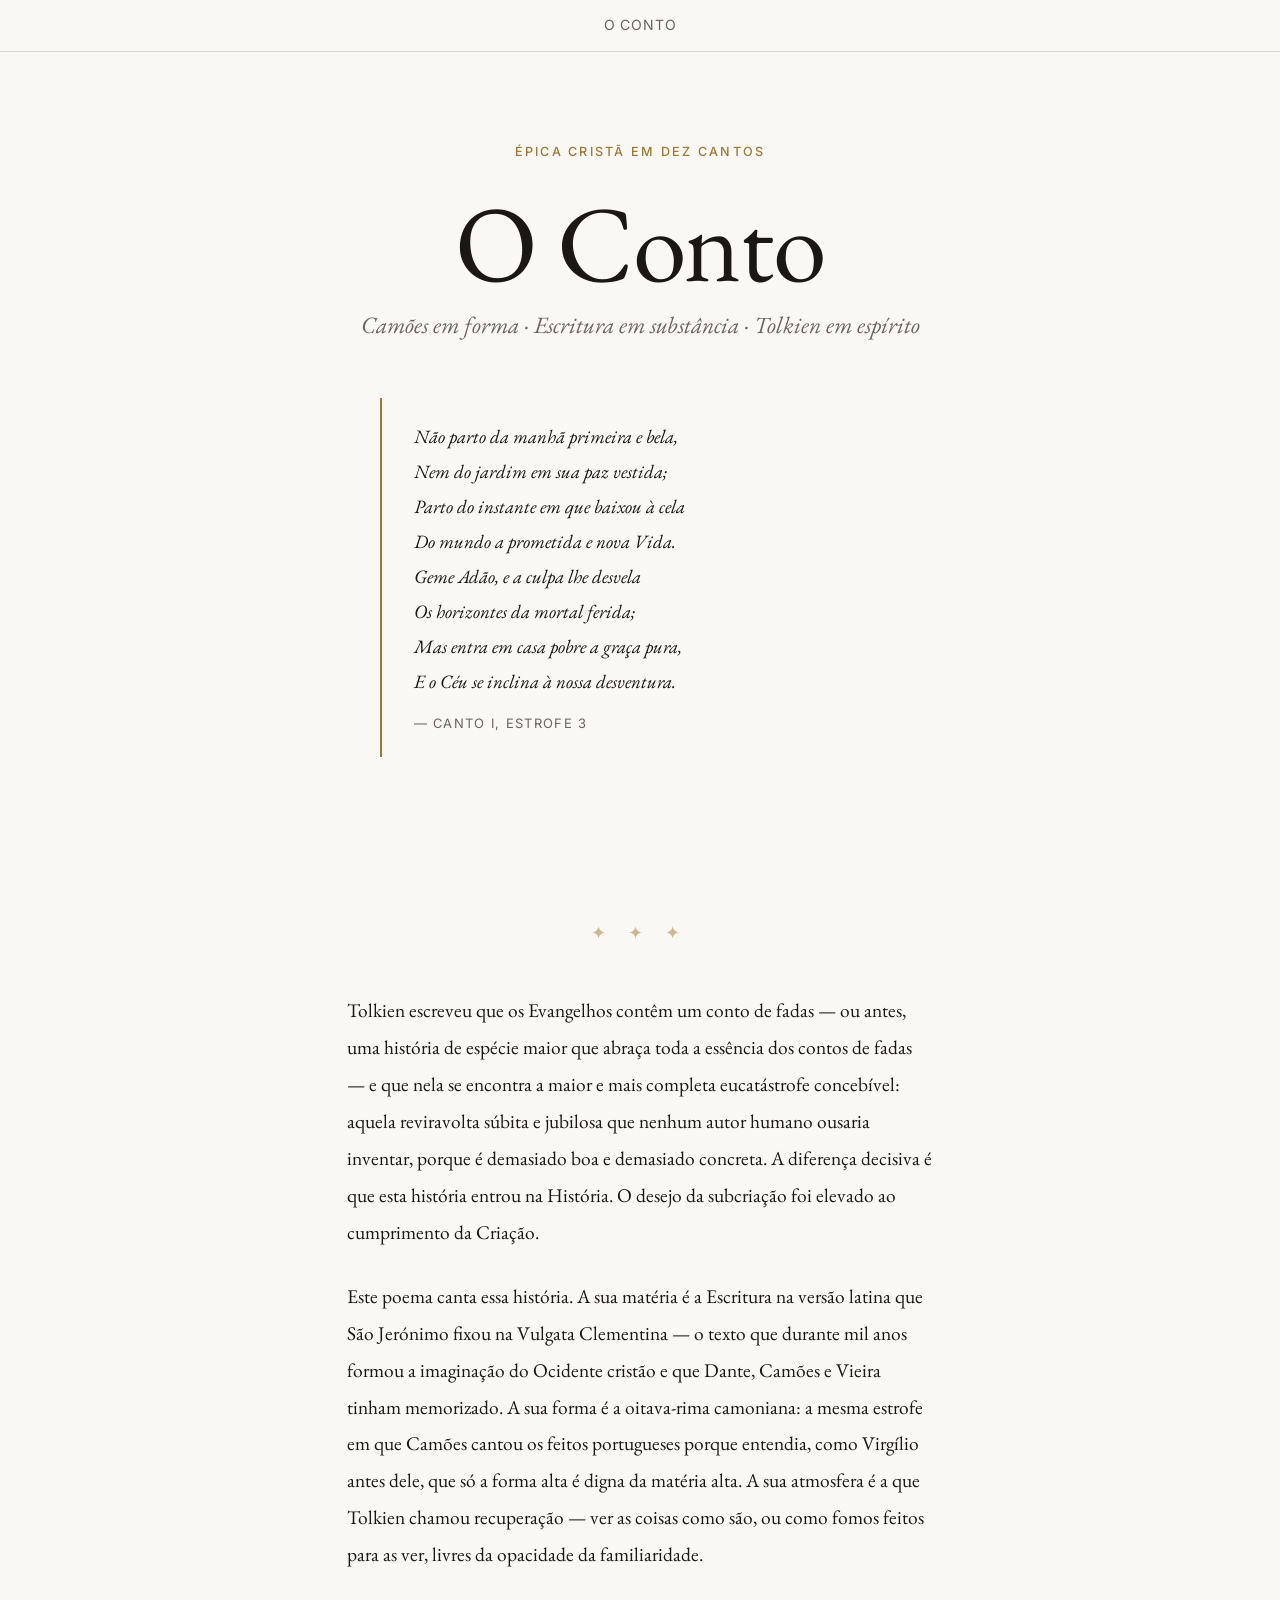
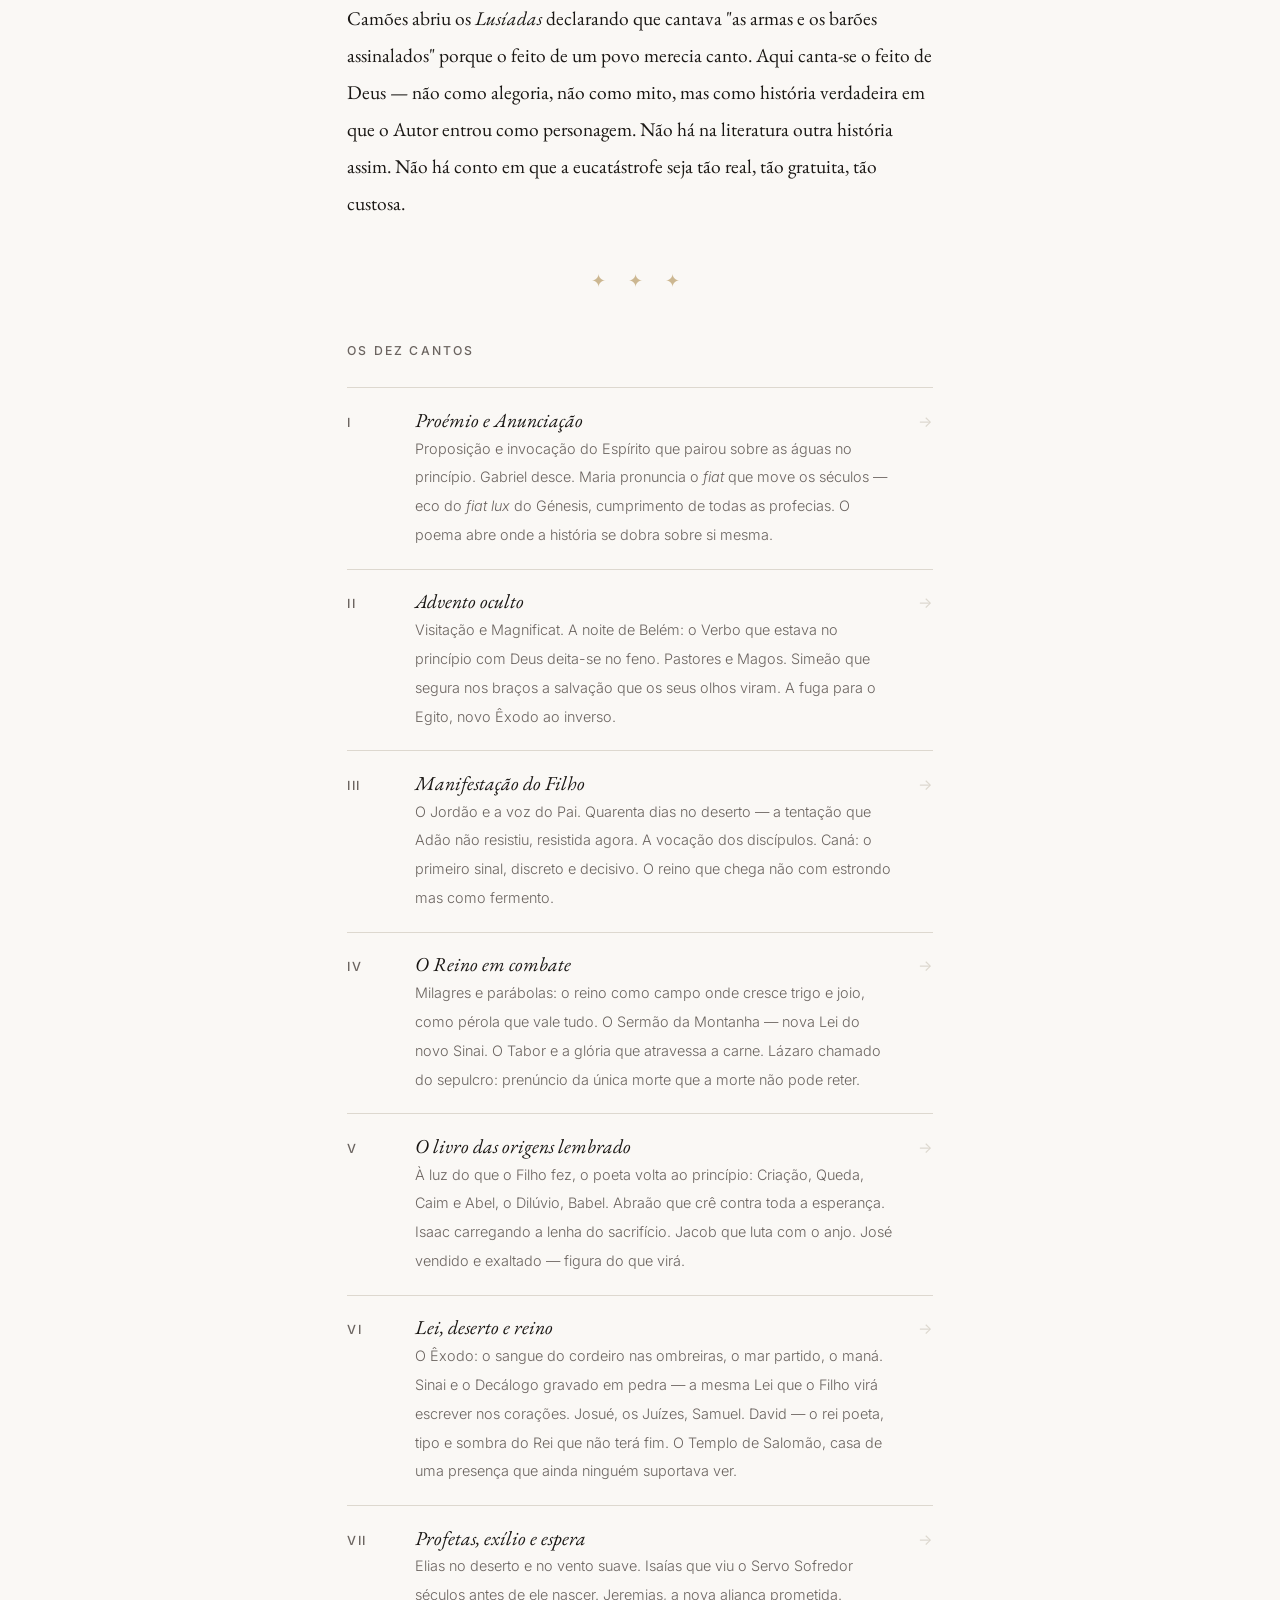
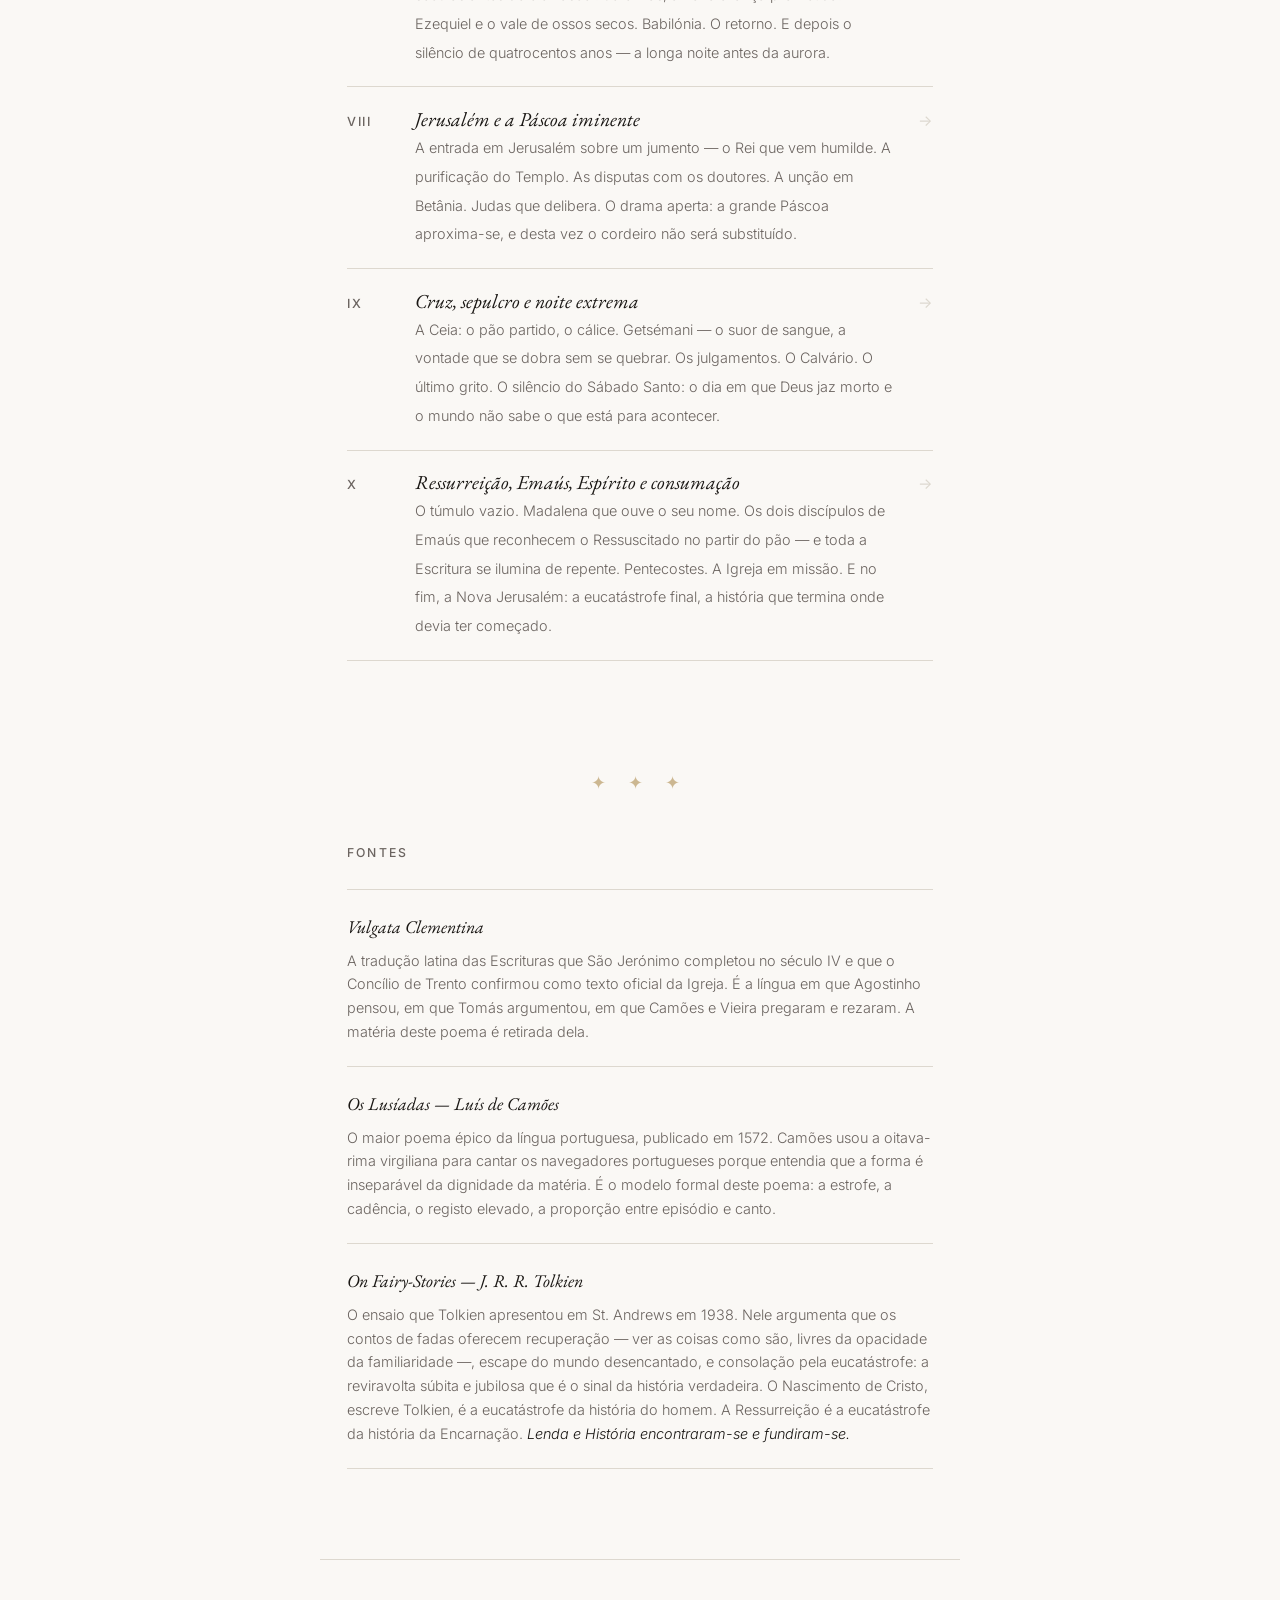
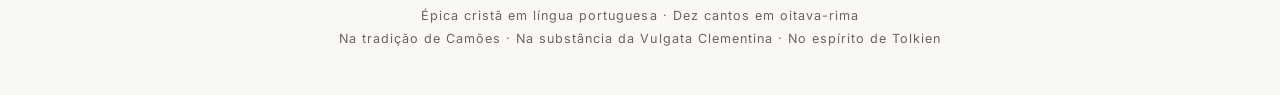
==== commit 43783414: "feat: expand landing page with richer summaries, sources section, and fuller description" ====
--- a/index.html
+++ b/index.html
@@ -1,176 +1,288 @@
-<!DOCTYPE html>
+<!doctype html>
 <html lang="pt">
-<head>
-  <meta charset="UTF-8" />
-  <meta name="viewport" content="width=device-width, initial-scale=1.0" />
-  <title>O Conto — Épica Cristã em Dez Cantos</title>
-  <meta name="description" content="Épica cristã em dez cantos. Camões em forma, Escritura em substância, Tolkien em espírito." />
-  <meta property="og:title" content="O Canto — Épica Cristã em Dez Cantos" />
-  <meta property="og:description" content="Épica cristã em dez cantos. Camões em forma, Escritura em substância, Tolkien em espírito." />
-  <meta property="og:type" content="website" />
-  <link rel="stylesheet" href="style.css" />
-  <link rel="preconnect" href="https://fonts.googleapis.com" />
-  <link rel="preconnect" href="https://fonts.gstatic.com" crossorigin />
-</head>
-<body>
-
-  <nav class="nav">
-    <span class="nav-arrow"></span>
-    <span class="nav-center">O Conto</span>
-    <span class="nav-arrow right"></span>
-  </nav>
-
-  <main class="page">
-
-    <header class="hero">
-      <p class="hero-eyebrow">Épica Cristã em Dez Cantos</p>
-      <h1 class="hero-title">O Conto</h1>
-      <p class="hero-subtitle">Camões em forma &middot; Escritura em substância &middot; Tolkien em espírito</p>
-
-      <figure class="epigraph">
-        <p>
-          Não canto os vãos troféus da humana glória,<br />
-          Canto a maior e veríssima memória,<br />
-          Do Verbo eterno ao tempo já enviado.
-        </p>
-        <figcaption><cite>— Canto I, estrofe 1</cite></figcaption>
-      </figure>
-    </header>
-
-    <div class="ornament" aria-hidden="true"></div>
-
-    <p class="description">
-      Esta épica canta a história de Deus, da criação, da queda, da aliança, da encarnação,
-      da redenção, da ressurreição, da Igreja e da glória final — em dez cantos de oitava-rima,
-      na língua e no espírito de Camões, com a substância das Escrituras e o maravilhamento
-      de Tolkien. A história mais verdadeira já contada.
-    </p>
-
-    <section class="canto-index">
-      <p class="canto-index-heading">Os dez cantos</p>
-      <ol class="canto-list">
-
-        <li class="canto-item">
-          <a class="canto-link" href="canto.html?canto=1">
-            <span class="canto-num">I</span>
-            <span class="canto-info">
-              <span class="canto-title">Proémio e Anunciação</span>
-              <span class="canto-summary">Proposição, invocação do Espírito, Gabriel e Maria, o fiat que move os séculos.</span>
-            </span>
-            <span class="canto-arrow" aria-hidden="true">→</span>
-          </a>
-        </li>
-
-        <li class="canto-item">
-          <a class="canto-link" href="canto.html?canto=2">
-            <span class="canto-num">II</span>
-            <span class="canto-info">
-              <span class="canto-title">Advento oculto</span>
-              <span class="canto-summary">Visitação, Magnificat, Natividade, pastores, Magos, Simeão, fuga para o Egito.</span>
-            </span>
-            <span class="canto-arrow" aria-hidden="true">→</span>
-          </a>
-        </li>
-
-        <li class="canto-item">
-          <a class="canto-link" href="canto.html?canto=3">
-            <span class="canto-num">III</span>
-            <span class="canto-info">
-              <span class="canto-title">Manifestação do Filho</span>
-              <span class="canto-summary">Baptismo, tentação no deserto, vocação dos discípulos, primeiros sinais.</span>
-            </span>
-            <span class="canto-arrow" aria-hidden="true">→</span>
-          </a>
-        </li>
-
-        <li class="canto-item">
-          <a class="canto-link" href="canto.html?canto=4">
-            <span class="canto-num">IV</span>
-            <span class="canto-info">
-              <span class="canto-title">O Reino em combate</span>
-              <span class="canto-summary">Milagres, parábolas, Sermão da Montanha, Transfiguração, Lázaro, entrada em Jerusalém.</span>
-            </span>
-            <span class="canto-arrow" aria-hidden="true">→</span>
-          </a>
-        </li>
-
-        <li class="canto-item">
-          <a class="canto-link" href="canto.html?canto=5">
-            <span class="canto-num">V</span>
-            <span class="canto-info">
-              <span class="canto-title">A verdadeira Páscoa</span>
-              <span class="canto-summary">Última Ceia, Getsémani, julgamentos, Crucificação.</span>
-            </span>
-            <span class="canto-arrow" aria-hidden="true">→</span>
-          </a>
-        </li>
-
-        <li class="canto-item">
-          <a class="canto-link" href="canto.html?canto=6">
-            <span class="canto-num">VI</span>
-            <span class="canto-info">
-              <span class="canto-title">Vitória sobre a morte</span>
-              <span class="canto-summary">Túmulo vazio, aparições, Emaús, Tomé, Ascensão.</span>
-            </span>
-            <span class="canto-arrow" aria-hidden="true">→</span>
-          </a>
-        </li>
-
-        <li class="canto-item">
-          <a class="canto-link" href="canto.html?canto=7">
-            <span class="canto-num">VII</span>
-            <span class="canto-info">
-              <span class="canto-title">O livro das origens lembrado</span>
-              <span class="canto-summary">Criação, Queda, Caim e Abel, Dilúvio, Babel, Abraão, Isaac, Jacob, José — à luz de Cristo.</span>
-            </span>
-            <span class="canto-arrow" aria-hidden="true">→</span>
-          </a>
-        </li>
-
-        <li class="canto-item">
-          <a class="canto-link" href="canto.html?canto=8">
-            <span class="canto-num">VIII</span>
-            <span class="canto-info">
-              <span class="canto-title">Lei, deserto e reino</span>
-              <span class="canto-summary">Êxodo, Páscoa, Mar Vermelho, Sinai, deserto, Josué, Juízes, Samuel, Davi, Templo.</span>
-            </span>
-            <span class="canto-arrow" aria-hidden="true">→</span>
-          </a>
-        </li>
-
-        <li class="canto-item">
-          <a class="canto-link" href="canto.html?canto=9">
-            <span class="canto-num">IX</span>
-            <span class="canto-info">
-              <span class="canto-title">Profetas, exílio e espera</span>
-              <span class="canto-summary">Divisão do reino, profetas, queda de Samaria e Jerusalém, exílio, retorno, espera do Rei.</span>
-            </span>
-            <span class="canto-arrow" aria-hidden="true">→</span>
-          </a>
-        </li>
-
-        <li class="canto-item">
-          <a class="canto-link" href="canto.html?canto=10">
-            <span class="canto-num">X</span>
-            <span class="canto-info">
-              <span class="canto-title">Espírito, Igreja e consumação</span>
-              <span class="canto-summary">Pentecostes, missão apostólica, mártires, Apocalipse, juízo final, nova Jerusalém.</span>
-            </span>
-            <span class="canto-arrow" aria-hidden="true">→</span>
-          </a>
-        </li>
-
-      </ol>
-    </section>
-
-  </main>
-
-  <footer class="site-footer page">
-    <p>
-      Épica cristã em língua portuguesa &middot; Dez cantos em oitava-rima<br />
-      Na tradição de Camões &middot; Na substância das Escrituras &middot; No espírito de Tolkien
-    </p>
-  </footer>
-
-</body>
+  <head>
+    <meta charset="UTF-8" />
+    <meta name="viewport" content="width=device-width, initial-scale=1.0" />
+    <title>O Conto — Épica Cristã em Dez Cantos</title>
+    <meta
+      name="description"
+      content="Épica cristã em dez cantos. Camões em forma, Escritura em substância, Tolkien em espírito."
+    />
+    <link rel="stylesheet" href="style.css" />
+    <link rel="preconnect" href="https://fonts.googleapis.com" />
+    <link rel="preconnect" href="https://fonts.gstatic.com" crossorigin />
+  </head>
+  <body>
+    <nav class="nav">
+      <span class="nav-arrow"></span>
+      <span class="nav-center">O Conto</span>
+      <span class="nav-arrow right"></span>
+    </nav>
+
+    <main class="page">
+      <header class="hero">
+        <p class="hero-eyebrow">Épica Cristã em Dez Cantos</p>
+        <h1 class="hero-title">O Conto</h1>
+        <p class="hero-subtitle">
+          Camões em forma &middot; Escritura em substância &middot; Tolkien em espírito
+        </p>
+
+        <figure class="epigraph">
+          <p>
+            Não parto da manhã primeira e bela,<br />
+            Nem do jardim em sua paz vestida;<br />
+            Parto do instante em que baixou à cela<br />
+            Do mundo a prometida e nova Vida.<br />
+            Geme Adão, e a culpa lhe desvela<br />
+            Os horizontes da mortal ferida;<br />
+            Mas entra em casa pobre a graça pura,<br />
+            E o Céu se inclina à nossa desventura.<br />
+          </p>
+          <figcaption><cite>— Canto I, estrofe 3</cite></figcaption>
+        </figure>
+      </header>
+
+      <div class="ornament" aria-hidden="true"></div>
+
+      <section class="description-block">
+        <p class="description">
+          Tolkien escreveu que os Evangelhos contêm um conto de fadas — ou antes, uma história de
+          espécie maior que abraça toda a essência dos contos de fadas — e que nela se encontra
+          a maior e mais completa eucatástrofe concebível: aquela reviravolta súbita e jubilosa que
+          nenhum autor humano ousaria inventar, porque é demasiado boa e demasiado concreta.
+          A diferença decisiva é que esta história entrou na História. O desejo da subcriação foi
+          elevado ao cumprimento da Criação.
+        </p>
+
+        <p class="description">
+          Este poema canta essa história. A sua matéria é a Escritura na versão latina que São Jerónimo
+          fixou na Vulgata Clementina — o texto que durante mil anos formou a imaginação do Ocidente
+          cristão e que Dante, Camões e Vieira tinham memorizado. A sua forma é a oitava-rima
+          camoniana: a mesma estrofe em que Camões cantou os feitos portugueses porque entendia,
+          como Virgílio antes dele, que só a forma alta é digna da matéria alta. A sua atmosfera
+          é a que Tolkien chamou recuperação — ver as coisas como são, ou como fomos feitos para
+          as ver, livres da opacidade da familiaridade.
+        </p>
+
+        <p class="description">
+          Camões abriu os <em>Lusíadas</em> declarando que cantava "as armas e os barões assinalados"
+          porque o feito de um povo merecia canto. Aqui canta-se o feito de Deus — não como
+          alegoria, não como mito, mas como história verdadeira em que o Autor entrou como personagem.
+          Não há na literatura outra história assim. Não há conto em que a eucatástrofe seja tão
+          real, tão gratuita, tão custosa.
+        </p>
+      </section>
+
+      <div class="ornament" aria-hidden="true"></div>
+
+      <section class="canto-index">
+        <p class="canto-index-heading">Os dez cantos</p>
+        <ol class="canto-list">
+
+          <li class="canto-item">
+            <a class="canto-link" href="canto.html?canto=1">
+              <span class="canto-num">I</span>
+              <span class="canto-info">
+                <span class="canto-title">Proémio e Anunciação</span>
+                <span class="canto-summary">
+                  Proposição e invocação do Espírito que pairou sobre as águas no princípio.
+                  Gabriel desce. Maria pronuncia o <em>fiat</em> que move os séculos —
+                  eco do <em>fiat lux</em> do Génesis, cumprimento de todas as profecias.
+                  O poema abre onde a história se dobra sobre si mesma.
+                </span>
+              </span>
+              <span class="canto-arrow" aria-hidden="true">→</span>
+            </a>
+          </li>
+
+          <li class="canto-item">
+            <a class="canto-link" href="canto.html?canto=2">
+              <span class="canto-num">II</span>
+              <span class="canto-info">
+                <span class="canto-title">Advento oculto</span>
+                <span class="canto-summary">
+                  Visitação e Magnificat. A noite de Belém: o Verbo que estava no princípio
+                  com Deus deita-se no feno. Pastores e Magos. Simeão que segura nos braços
+                  a salvação que os seus olhos viram. A fuga para o Egito, novo Êxodo ao inverso.
+                </span>
+              </span>
+              <span class="canto-arrow" aria-hidden="true">→</span>
+            </a>
+          </li>
+
+          <li class="canto-item">
+            <a class="canto-link" href="canto.html?canto=3">
+              <span class="canto-num">III</span>
+              <span class="canto-info">
+                <span class="canto-title">Manifestação do Filho</span>
+                <span class="canto-summary">
+                  O Jordão e a voz do Pai. Quarenta dias no deserto — a tentação que Adão
+                  não resistiu, resistida agora. A vocação dos discípulos. Caná: o primeiro sinal,
+                  discreto e decisivo. O reino que chega não com estrondo mas como fermento.
+                </span>
+              </span>
+              <span class="canto-arrow" aria-hidden="true">→</span>
+            </a>
+          </li>
+
+          <li class="canto-item">
+            <a class="canto-link" href="canto.html?canto=4">
+              <span class="canto-num">IV</span>
+              <span class="canto-info">
+                <span class="canto-title">O Reino em combate</span>
+                <span class="canto-summary">
+                  Milagres e parábolas: o reino como campo onde cresce trigo e joio, como
+                  pérola que vale tudo. O Sermão da Montanha — nova Lei do novo Sinai.
+                  O Tabor e a glória que atravessa a carne. Lázaro chamado do sepulcro:
+                  prenúncio da única morte que a morte não pode reter.
+                </span>
+              </span>
+              <span class="canto-arrow" aria-hidden="true">→</span>
+            </a>
+          </li>
+
+          <li class="canto-item">
+            <a class="canto-link" href="canto.html?canto=5">
+              <span class="canto-num">V</span>
+              <span class="canto-info">
+                <span class="canto-title">O livro das origens lembrado</span>
+                <span class="canto-summary">
+                  À luz do que o Filho fez, o poeta volta ao princípio: Criação, Queda,
+                  Caim e Abel, o Dilúvio, Babel. Abraão que crê contra toda a esperança.
+                  Isaac carregando a lenha do sacrifício. Jacob que luta com o anjo.
+                  José vendido e exaltado — figura do que virá.
+                </span>
+              </span>
+              <span class="canto-arrow" aria-hidden="true">→</span>
+            </a>
+          </li>
+
+          <li class="canto-item">
+            <a class="canto-link" href="canto.html?canto=6">
+              <span class="canto-num">VI</span>
+              <span class="canto-info">
+                <span class="canto-title">Lei, deserto e reino</span>
+                <span class="canto-summary">
+                  O Êxodo: o sangue do cordeiro nas ombreiras, o mar partido, o maná.
+                  Sinai e o Decálogo gravado em pedra — a mesma Lei que o Filho virá escrever
+                  nos corações. Josué, os Juízes, Samuel. David — o rei poeta, tipo e sombra
+                  do Rei que não terá fim. O Templo de Salomão, casa de uma presença que
+                  ainda ninguém suportava ver.
+                </span>
+              </span>
+              <span class="canto-arrow" aria-hidden="true">→</span>
+            </a>
+          </li>
+
+          <li class="canto-item">
+            <a class="canto-link" href="canto.html?canto=7">
+              <span class="canto-num">VII</span>
+              <span class="canto-info">
+                <span class="canto-title">Profetas, exílio e espera</span>
+                <span class="canto-summary">
+                  Elias no deserto e no vento suave. Isaías que viu o Servo Sofredor
+                  séculos antes de ele nascer. Jeremias, a nova aliança prometida.
+                  Ezequiel e o vale de ossos secos. Babilónia. O retorno. E depois o silêncio
+                  de quatrocentos anos — a longa noite antes da aurora.
+                </span>
+              </span>
+              <span class="canto-arrow" aria-hidden="true">→</span>
+            </a>
+          </li>
+
+          <li class="canto-item">
+            <a class="canto-link" href="canto.html?canto=8">
+              <span class="canto-num">VIII</span>
+              <span class="canto-info">
+                <span class="canto-title">Jerusalém e a Páscoa iminente</span>
+                <span class="canto-summary">
+                  A entrada em Jerusalém sobre um jumento — o Rei que vem humilde.
+                  A purificação do Templo. As disputas com os doutores. A unção em Betânia.
+                  Judas que delibera. O drama aperta: a grande Páscoa aproxima-se,
+                  e desta vez o cordeiro não será substituído.
+                </span>
+              </span>
+              <span class="canto-arrow" aria-hidden="true">→</span>
+            </a>
+          </li>
+
+          <li class="canto-item">
+            <a class="canto-link" href="canto.html?canto=9">
+              <span class="canto-num">IX</span>
+              <span class="canto-info">
+                <span class="canto-title">Cruz, sepulcro e noite extrema</span>
+                <span class="canto-summary">
+                  A Ceia: o pão partido, o cálice. Getsémani — o suor de sangue,
+                  a vontade que se dobra sem se quebrar. Os julgamentos. O Calvário.
+                  O último grito. O silêncio do Sábado Santo: o dia em que Deus jaz morto
+                  e o mundo não sabe o que está para acontecer.
+                </span>
+              </span>
+              <span class="canto-arrow" aria-hidden="true">→</span>
+            </a>
+          </li>
+
+          <li class="canto-item">
+            <a class="canto-link" href="canto.html?canto=10">
+              <span class="canto-num">X</span>
+              <span class="canto-info">
+                <span class="canto-title">Ressurreição, Emaús, Espírito e consumação</span>
+                <span class="canto-summary">
+                  O túmulo vazio. Madalena que ouve o seu nome. Os dois discípulos de Emaús
+                  que reconhecem o Ressuscitado no partir do pão — e toda a Escritura
+                  se ilumina de repente. Pentecostes. A Igreja em missão. E no fim,
+                  a Nova Jerusalém: a eucatástrofe final, a história que termina
+                  onde devia ter começado.
+                </span>
+              </span>
+              <span class="canto-arrow" aria-hidden="true">→</span>
+            </a>
+          </li>
+
+        </ol>
+      </section>
+
+      <div class="ornament" aria-hidden="true"></div>
+
+      <section class="sources-block">
+        <p class="sources-heading">Fontes</p>
+        <dl class="sources-list">
+          <dt>Vulgata Clementina</dt>
+          <dd>
+            A tradução latina das Escrituras que São Jerónimo completou no século IV
+            e que o Concílio de Trento confirmou como texto oficial da Igreja.
+            É a língua em que Agostinho pensou, em que Tomás argumentou, em que
+            Camões e Vieira pregaram e rezaram. A matéria deste poema é retirada dela.
+          </dd>
+          <dt>Os Lusíadas — Luís de Camões</dt>
+          <dd>
+            O maior poema épico da língua portuguesa, publicado em 1572. Camões
+            usou a oitava-rima virgiliana para cantar os navegadores portugueses
+            porque entendia que a forma é inseparável da dignidade da matéria.
+            É o modelo formal deste poema: a estrofe, a cadência, o registo elevado,
+            a proporção entre episódio e canto.
+          </dd>
+          <dt>On Fairy-Stories — J. R. R. Tolkien</dt>
+          <dd>
+            O ensaio que Tolkien apresentou em St. Andrews em 1938. Nele argumenta
+            que os contos de fadas oferecem recuperação — ver as coisas como são,
+            livres da opacidade da familiaridade —, escape do mundo desencantado,
+            e consolação pela eucatástrofe: a reviravolta súbita e jubilosa que é
+            o sinal da história verdadeira. O Nascimento de Cristo, escreve Tolkien,
+            é a eucatástrofe da história do homem. A Ressurreição é a eucatástrofe
+            da história da Encarnação. <em>Lenda e História encontraram-se e fundiram-se.</em>
+          </dd>
+        </dl>
+      </section>
+
+    </main>
+
+    <footer class="site-footer page">
+      <p>
+        Épica cristã em língua portuguesa &middot; Dez cantos em oitava-rima<br />
+        Na tradição de Camões &middot; Na substância da Vulgata Clementina &middot;
+        No espírito de Tolkien
+      </p>
+    </footer>
+  </body>
 </html>
--- a/style.css
+++ b/style.css
@@ -202,13 +202,21 @@
 
 /* ── Description prose (landing) ───────────────────────────── */
 
+.description-block {
+  margin-bottom: 1rem;
+}
+
 .description {
   font-family: var(--font-serif);
-  font-size: 1.05rem;
-  line-height: 1.85;
-  color: var(--text-muted);
-  margin-bottom: 3.5rem;
-  text-align: center;
+  font-size: 1.08rem;
+  line-height: 1.9;
+  color: var(--text);
+  margin-bottom: 1.5rem;
+  text-align: left;
+}
+
+.description em {
+  font-style: italic;
 }
 
 /* ── Canto index (landing) ──────────────────────────────────── */
@@ -282,10 +290,10 @@
 
 .canto-summary {
   font-family: var(--font-sans);
-  font-size: 0.75rem;
-  color: var(--text-muted);
-  margin-top: 0.2rem;
-  line-height: 1.4;
+  font-size: 0.8rem;
+  color: var(--text-muted);
+  margin-top: 0.35rem;
+  line-height: 1.55;
   font-weight: 300;
 }
 
@@ -300,6 +308,52 @@
 .canto-link:hover .canto-arrow {
   color: var(--gold);
   transform: translateX(3px);
+}
+
+/* ── Sources section (landing) ──────────────────────────────── */
+
+.sources-block {
+  margin-bottom: 5rem;
+}
+
+.sources-heading {
+  font-family: var(--font-sans);
+  font-size: 0.68rem;
+  font-weight: 500;
+  letter-spacing: 0.18em;
+  text-transform: uppercase;
+  color: var(--text-muted);
+  margin-bottom: 1.5rem;
+}
+
+.sources-list {
+  border-top: 1px solid var(--border);
+}
+
+.sources-list dt {
+  font-family: var(--font-serif);
+  font-size: 1rem;
+  font-style: italic;
+  font-weight: 400;
+  color: var(--text);
+  padding-top: 1.25rem;
+  margin-bottom: 0.4rem;
+}
+
+.sources-list dd {
+  font-family: var(--font-sans);
+  font-size: 0.8rem;
+  font-weight: 300;
+  line-height: 1.65;
+  color: var(--text-muted);
+  margin-left: 0;
+  padding-bottom: 1.25rem;
+  border-bottom: 1px solid var(--border);
+}
+
+.sources-list dd em {
+  font-style: italic;
+  color: var(--text);
 }
 
 /* ── Canto reader page ──────────────────────────────────────── */
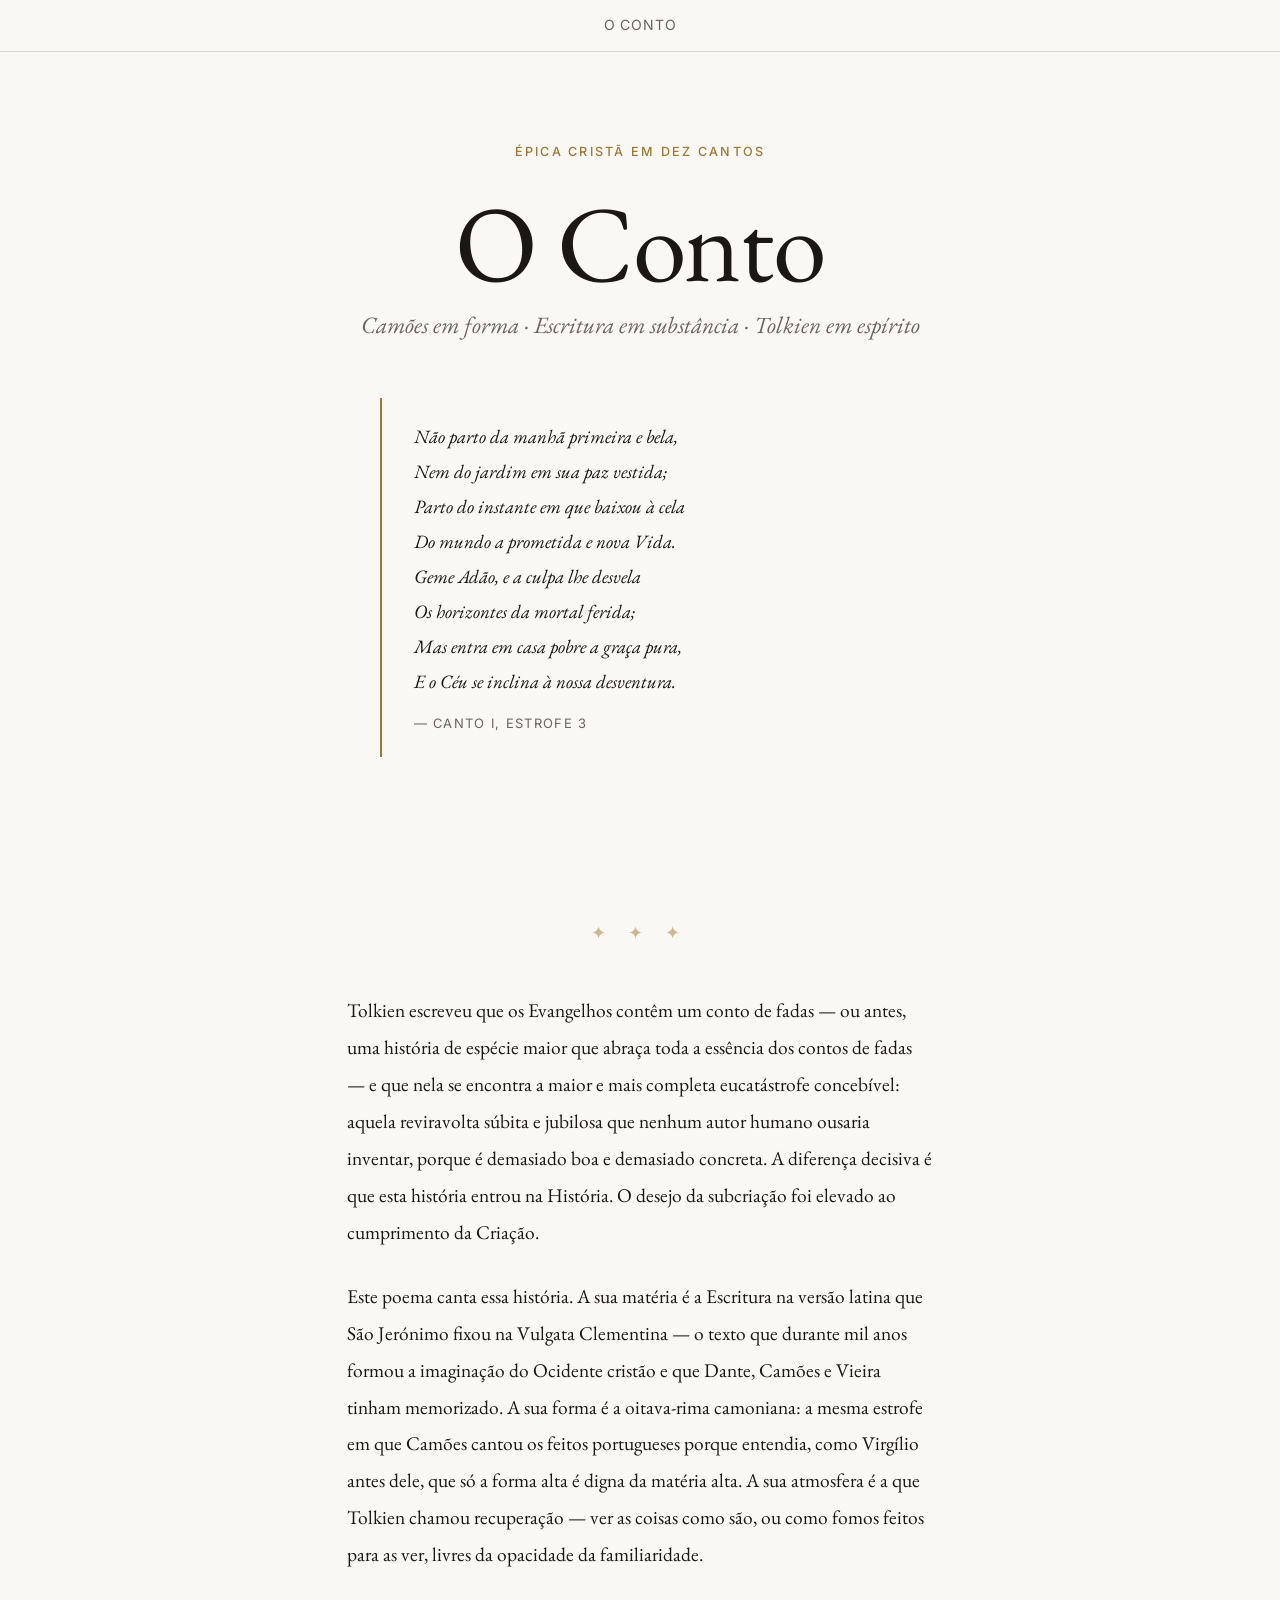
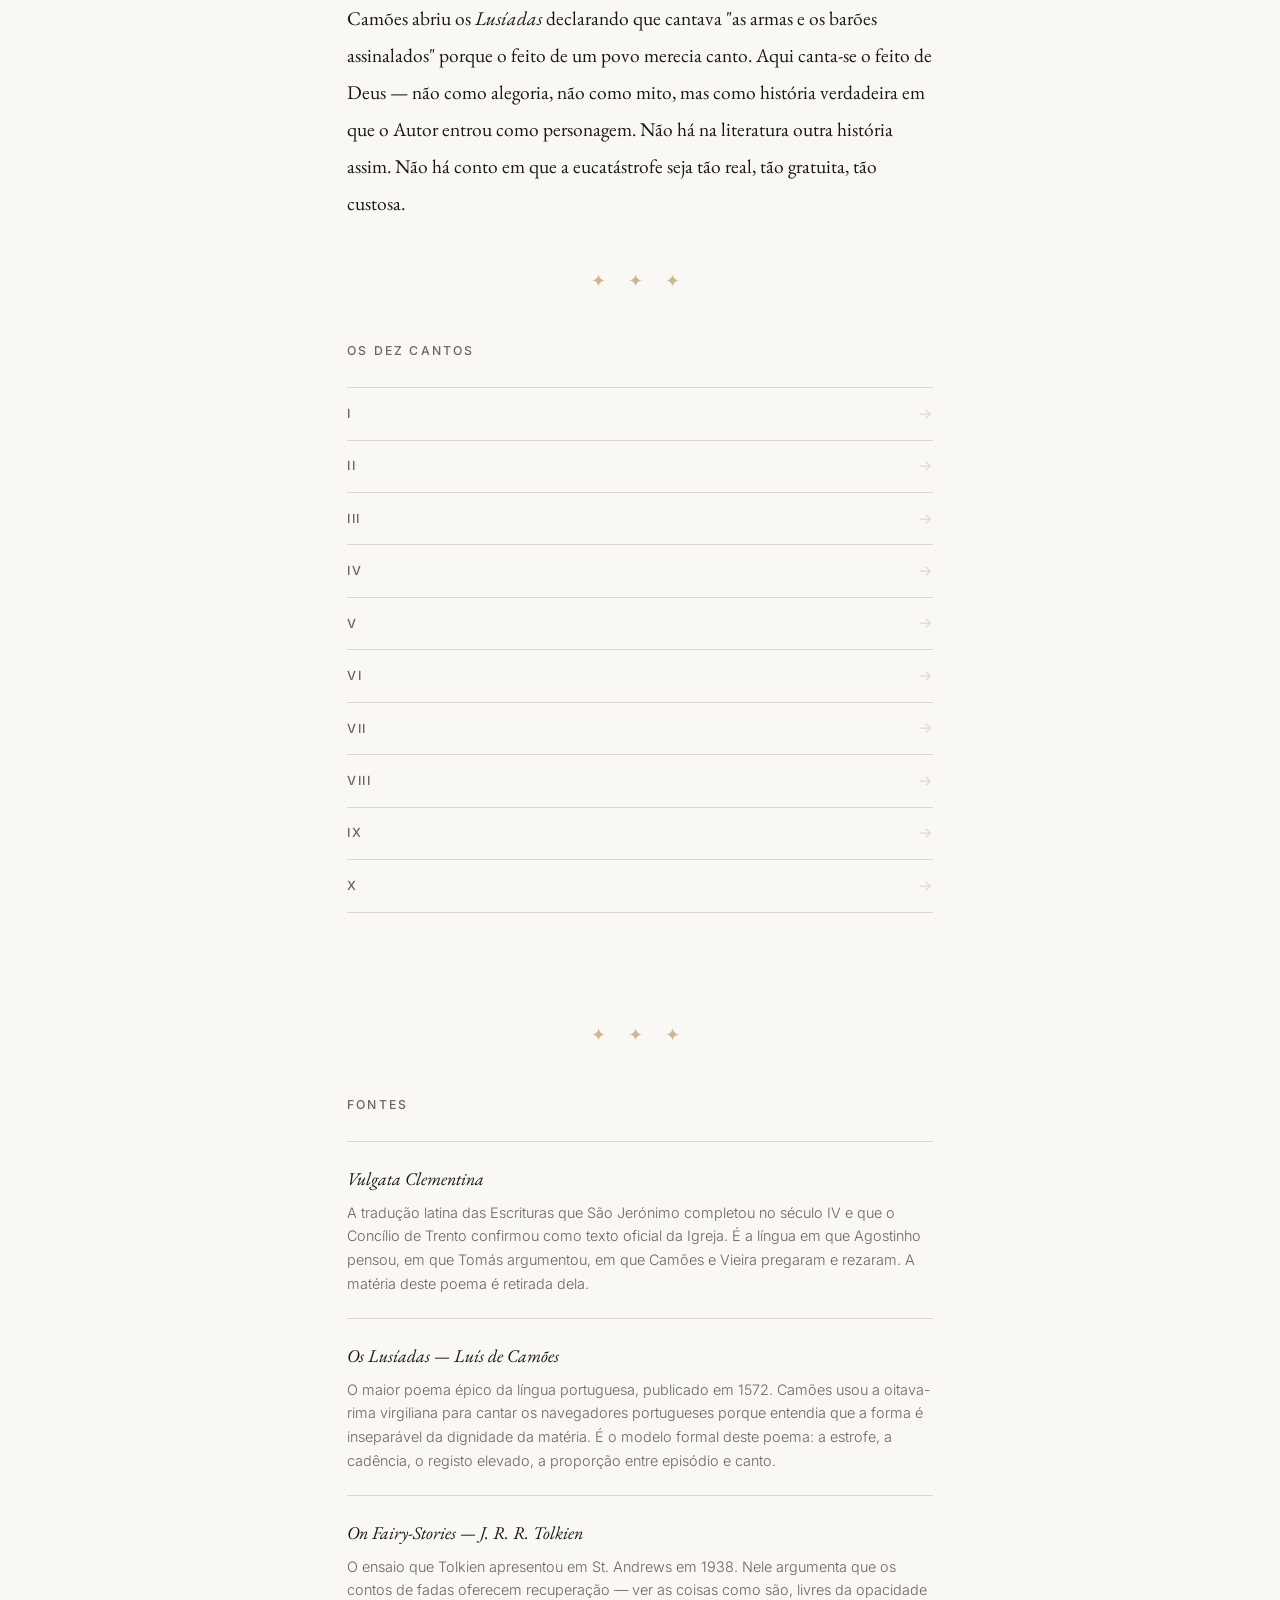
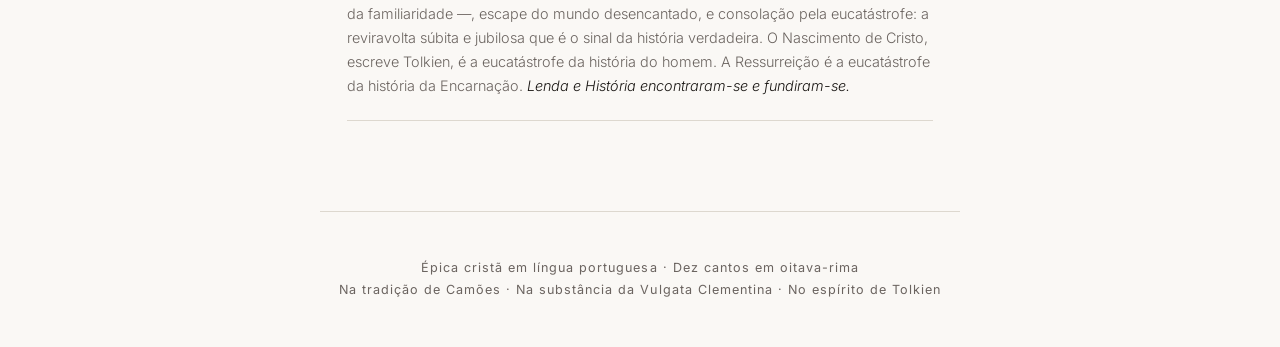
==== commit 3fed6d80: "feat: simplify canto list to numeral-only rows, remove titles and summaries" ====
--- a/index.html
+++ b/index.html
@@ -79,165 +79,16 @@
         <p class="canto-index-heading">Os dez cantos</p>
         <ol class="canto-list">
 
-          <li class="canto-item">
-            <a class="canto-link" href="canto.html?canto=1">
-              <span class="canto-num">I</span>
-              <span class="canto-info">
-                <span class="canto-title">Proémio e Anunciação</span>
-                <span class="canto-summary">
-                  Proposição e invocação do Espírito que pairou sobre as águas no princípio.
-                  Gabriel desce. Maria pronuncia o <em>fiat</em> que move os séculos —
-                  eco do <em>fiat lux</em> do Génesis, cumprimento de todas as profecias.
-                  O poema abre onde a história se dobra sobre si mesma.
-                </span>
-              </span>
-              <span class="canto-arrow" aria-hidden="true">→</span>
-            </a>
-          </li>
-
-          <li class="canto-item">
-            <a class="canto-link" href="canto.html?canto=2">
-              <span class="canto-num">II</span>
-              <span class="canto-info">
-                <span class="canto-title">Advento oculto</span>
-                <span class="canto-summary">
-                  Visitação e Magnificat. A noite de Belém: o Verbo que estava no princípio
-                  com Deus deita-se no feno. Pastores e Magos. Simeão que segura nos braços
-                  a salvação que os seus olhos viram. A fuga para o Egito, novo Êxodo ao inverso.
-                </span>
-              </span>
-              <span class="canto-arrow" aria-hidden="true">→</span>
-            </a>
-          </li>
-
-          <li class="canto-item">
-            <a class="canto-link" href="canto.html?canto=3">
-              <span class="canto-num">III</span>
-              <span class="canto-info">
-                <span class="canto-title">Manifestação do Filho</span>
-                <span class="canto-summary">
-                  O Jordão e a voz do Pai. Quarenta dias no deserto — a tentação que Adão
-                  não resistiu, resistida agora. A vocação dos discípulos. Caná: o primeiro sinal,
-                  discreto e decisivo. O reino que chega não com estrondo mas como fermento.
-                </span>
-              </span>
-              <span class="canto-arrow" aria-hidden="true">→</span>
-            </a>
-          </li>
-
-          <li class="canto-item">
-            <a class="canto-link" href="canto.html?canto=4">
-              <span class="canto-num">IV</span>
-              <span class="canto-info">
-                <span class="canto-title">O Reino em combate</span>
-                <span class="canto-summary">
-                  Milagres e parábolas: o reino como campo onde cresce trigo e joio, como
-                  pérola que vale tudo. O Sermão da Montanha — nova Lei do novo Sinai.
-                  O Tabor e a glória que atravessa a carne. Lázaro chamado do sepulcro:
-                  prenúncio da única morte que a morte não pode reter.
-                </span>
-              </span>
-              <span class="canto-arrow" aria-hidden="true">→</span>
-            </a>
-          </li>
-
-          <li class="canto-item">
-            <a class="canto-link" href="canto.html?canto=5">
-              <span class="canto-num">V</span>
-              <span class="canto-info">
-                <span class="canto-title">O livro das origens lembrado</span>
-                <span class="canto-summary">
-                  À luz do que o Filho fez, o poeta volta ao princípio: Criação, Queda,
-                  Caim e Abel, o Dilúvio, Babel. Abraão que crê contra toda a esperança.
-                  Isaac carregando a lenha do sacrifício. Jacob que luta com o anjo.
-                  José vendido e exaltado — figura do que virá.
-                </span>
-              </span>
-              <span class="canto-arrow" aria-hidden="true">→</span>
-            </a>
-          </li>
-
-          <li class="canto-item">
-            <a class="canto-link" href="canto.html?canto=6">
-              <span class="canto-num">VI</span>
-              <span class="canto-info">
-                <span class="canto-title">Lei, deserto e reino</span>
-                <span class="canto-summary">
-                  O Êxodo: o sangue do cordeiro nas ombreiras, o mar partido, o maná.
-                  Sinai e o Decálogo gravado em pedra — a mesma Lei que o Filho virá escrever
-                  nos corações. Josué, os Juízes, Samuel. David — o rei poeta, tipo e sombra
-                  do Rei que não terá fim. O Templo de Salomão, casa de uma presença que
-                  ainda ninguém suportava ver.
-                </span>
-              </span>
-              <span class="canto-arrow" aria-hidden="true">→</span>
-            </a>
-          </li>
-
-          <li class="canto-item">
-            <a class="canto-link" href="canto.html?canto=7">
-              <span class="canto-num">VII</span>
-              <span class="canto-info">
-                <span class="canto-title">Profetas, exílio e espera</span>
-                <span class="canto-summary">
-                  Elias no deserto e no vento suave. Isaías que viu o Servo Sofredor
-                  séculos antes de ele nascer. Jeremias, a nova aliança prometida.
-                  Ezequiel e o vale de ossos secos. Babilónia. O retorno. E depois o silêncio
-                  de quatrocentos anos — a longa noite antes da aurora.
-                </span>
-              </span>
-              <span class="canto-arrow" aria-hidden="true">→</span>
-            </a>
-          </li>
-
-          <li class="canto-item">
-            <a class="canto-link" href="canto.html?canto=8">
-              <span class="canto-num">VIII</span>
-              <span class="canto-info">
-                <span class="canto-title">Jerusalém e a Páscoa iminente</span>
-                <span class="canto-summary">
-                  A entrada em Jerusalém sobre um jumento — o Rei que vem humilde.
-                  A purificação do Templo. As disputas com os doutores. A unção em Betânia.
-                  Judas que delibera. O drama aperta: a grande Páscoa aproxima-se,
-                  e desta vez o cordeiro não será substituído.
-                </span>
-              </span>
-              <span class="canto-arrow" aria-hidden="true">→</span>
-            </a>
-          </li>
-
-          <li class="canto-item">
-            <a class="canto-link" href="canto.html?canto=9">
-              <span class="canto-num">IX</span>
-              <span class="canto-info">
-                <span class="canto-title">Cruz, sepulcro e noite extrema</span>
-                <span class="canto-summary">
-                  A Ceia: o pão partido, o cálice. Getsémani — o suor de sangue,
-                  a vontade que se dobra sem se quebrar. Os julgamentos. O Calvário.
-                  O último grito. O silêncio do Sábado Santo: o dia em que Deus jaz morto
-                  e o mundo não sabe o que está para acontecer.
-                </span>
-              </span>
-              <span class="canto-arrow" aria-hidden="true">→</span>
-            </a>
-          </li>
-
-          <li class="canto-item">
-            <a class="canto-link" href="canto.html?canto=10">
-              <span class="canto-num">X</span>
-              <span class="canto-info">
-                <span class="canto-title">Ressurreição, Emaús, Espírito e consumação</span>
-                <span class="canto-summary">
-                  O túmulo vazio. Madalena que ouve o seu nome. Os dois discípulos de Emaús
-                  que reconhecem o Ressuscitado no partir do pão — e toda a Escritura
-                  se ilumina de repente. Pentecostes. A Igreja em missão. E no fim,
-                  a Nova Jerusalém: a eucatástrofe final, a história que termina
-                  onde devia ter começado.
-                </span>
-              </span>
-              <span class="canto-arrow" aria-hidden="true">→</span>
-            </a>
-          </li>
+          <li class="canto-item"><a class="canto-link" href="canto.html?canto=1"><span class="canto-num">I</span><span class="canto-arrow" aria-hidden="true">→</span></a></li>
+          <li class="canto-item"><a class="canto-link" href="canto.html?canto=2"><span class="canto-num">II</span><span class="canto-arrow" aria-hidden="true">→</span></a></li>
+          <li class="canto-item"><a class="canto-link" href="canto.html?canto=3"><span class="canto-num">III</span><span class="canto-arrow" aria-hidden="true">→</span></a></li>
+          <li class="canto-item"><a class="canto-link" href="canto.html?canto=4"><span class="canto-num">IV</span><span class="canto-arrow" aria-hidden="true">→</span></a></li>
+          <li class="canto-item"><a class="canto-link" href="canto.html?canto=5"><span class="canto-num">V</span><span class="canto-arrow" aria-hidden="true">→</span></a></li>
+          <li class="canto-item"><a class="canto-link" href="canto.html?canto=6"><span class="canto-num">VI</span><span class="canto-arrow" aria-hidden="true">→</span></a></li>
+          <li class="canto-item"><a class="canto-link" href="canto.html?canto=7"><span class="canto-num">VII</span><span class="canto-arrow" aria-hidden="true">→</span></a></li>
+          <li class="canto-item"><a class="canto-link" href="canto.html?canto=8"><span class="canto-num">VIII</span><span class="canto-arrow" aria-hidden="true">→</span></a></li>
+          <li class="canto-item"><a class="canto-link" href="canto.html?canto=9"><span class="canto-num">IX</span><span class="canto-arrow" aria-hidden="true">→</span></a></li>
+          <li class="canto-item"><a class="canto-link" href="canto.html?canto=10"><span class="canto-num">X</span><span class="canto-arrow" aria-hidden="true">→</span></a></li>
 
         </ol>
       </section>
--- a/style.css
+++ b/style.css
@@ -246,9 +246,9 @@
 
 .canto-link {
   display: flex;
-  align-items: baseline;
-  gap: 1.25rem;
-  padding: 1.1rem 0;
+  align-items: center;
+  justify-content: space-between;
+  padding: 0.75rem 0;
   text-decoration: none;
   color: var(--text);
   transition: color 0.15s;
@@ -272,29 +272,6 @@
   text-transform: uppercase;
   transition: color 0.15s;
   flex-shrink: 0;
-}
-
-.canto-info {
-  flex: 1;
-  min-width: 0;
-}
-
-.canto-title {
-  font-family: var(--font-serif);
-  font-size: 1.1rem;
-  font-style: italic;
-  font-weight: 400;
-  line-height: 1.3;
-  display: block;
-}
-
-.canto-summary {
-  font-family: var(--font-sans);
-  font-size: 0.8rem;
-  color: var(--text-muted);
-  margin-top: 0.35rem;
-  line-height: 1.55;
-  font-weight: 300;
 }
 
 .canto-arrow {
@@ -520,7 +497,5 @@
   .hero {
     padding: 3.5rem 0 2rem;
   }
-  .canto-summary {
-    display: none;
-  }
-}
+
+}
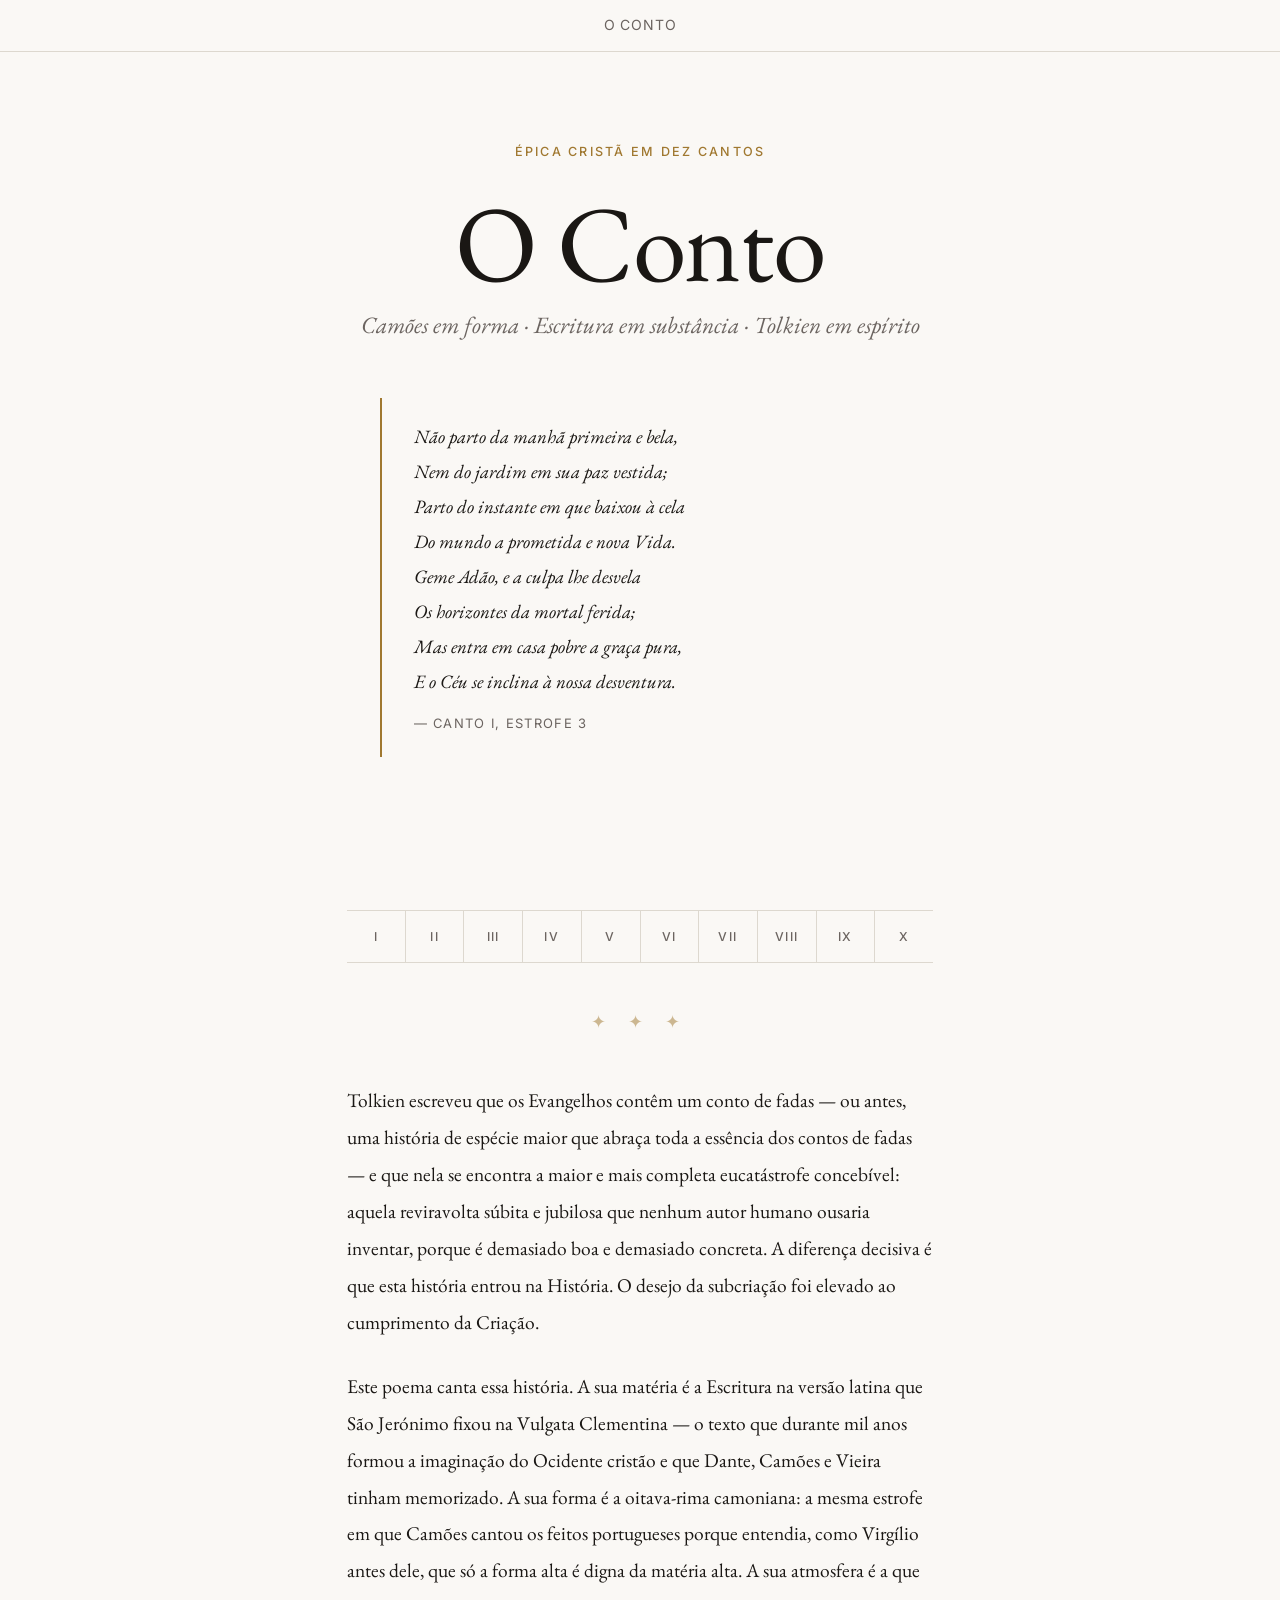
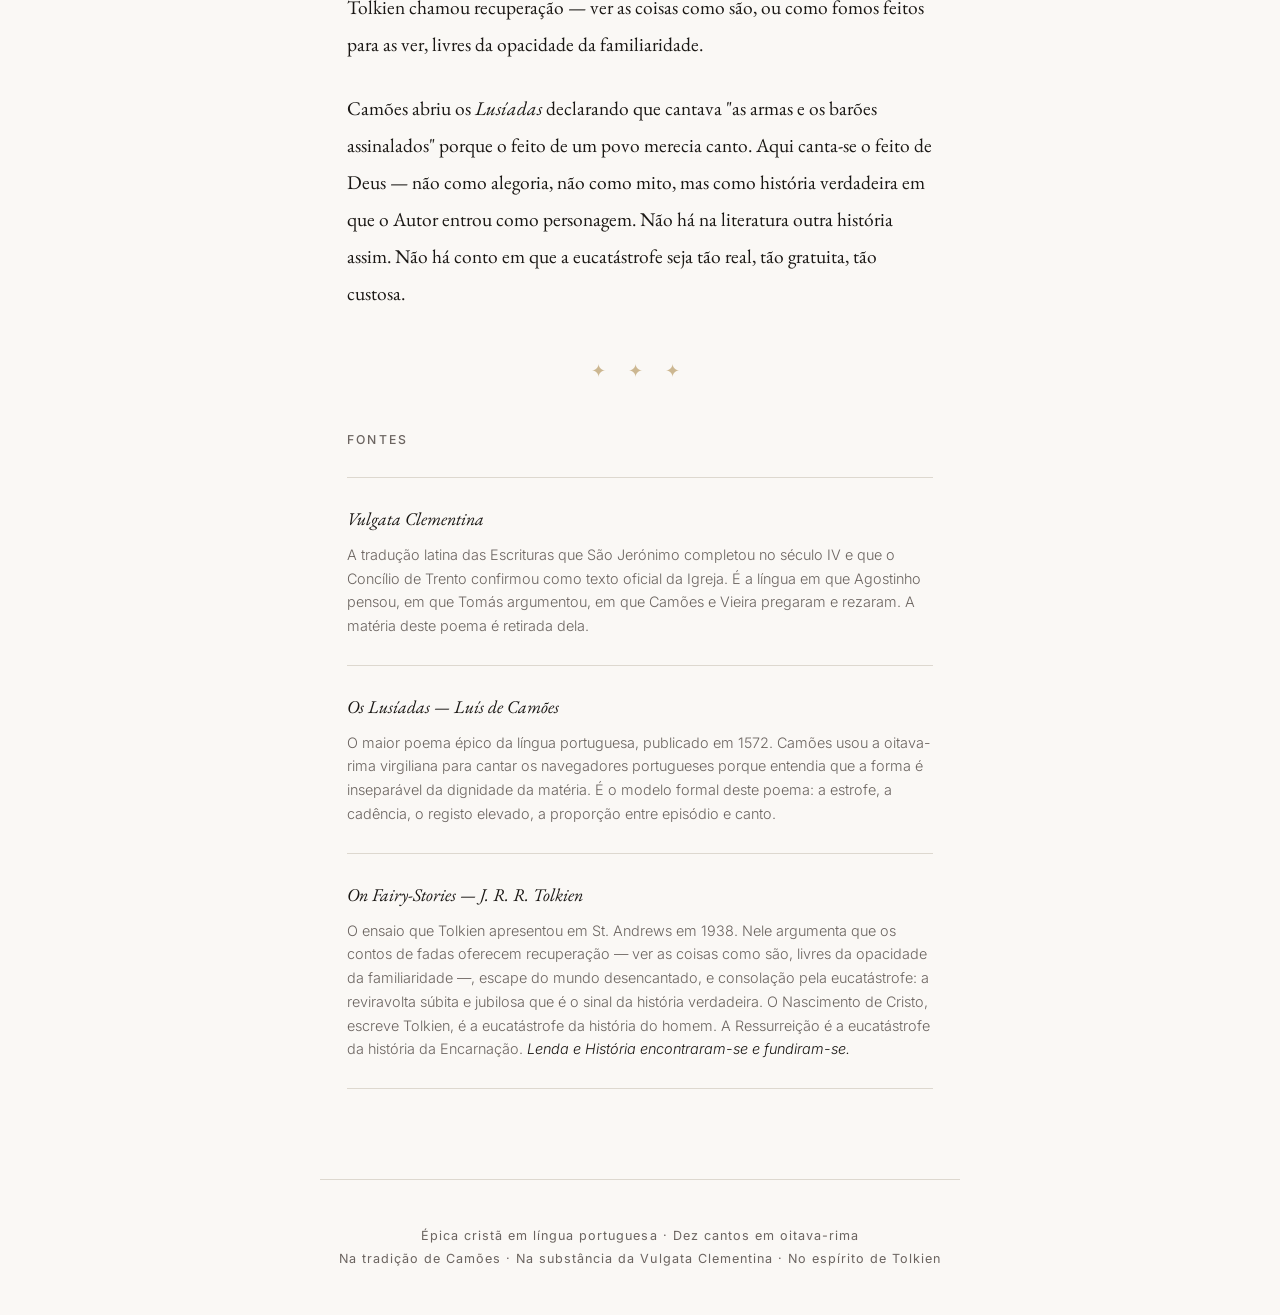
==== commit 63fc40da: "feat: horizontal canto strip after hero, improved sources list layout" ====
--- a/index.html
+++ b/index.html
@@ -42,6 +42,21 @@
         </figure>
       </header>
 
+      <nav class="canto-index" aria-label="Índice dos cantos">
+        <ol class="canto-list">
+          <li><a class="canto-link" href="canto.html?canto=1">I</a></li>
+          <li><a class="canto-link" href="canto.html?canto=2">II</a></li>
+          <li><a class="canto-link" href="canto.html?canto=3">III</a></li>
+          <li><a class="canto-link" href="canto.html?canto=4">IV</a></li>
+          <li><a class="canto-link" href="canto.html?canto=5">V</a></li>
+          <li><a class="canto-link" href="canto.html?canto=6">VI</a></li>
+          <li><a class="canto-link" href="canto.html?canto=7">VII</a></li>
+          <li><a class="canto-link" href="canto.html?canto=8">VIII</a></li>
+          <li><a class="canto-link" href="canto.html?canto=9">IX</a></li>
+          <li><a class="canto-link" href="canto.html?canto=10">X</a></li>
+        </ol>
+      </nav>
+
       <div class="ornament" aria-hidden="true"></div>
 
       <section class="description-block">
@@ -75,55 +90,41 @@
 
       <div class="ornament" aria-hidden="true"></div>
 
-      <section class="canto-index">
-        <p class="canto-index-heading">Os dez cantos</p>
-        <ol class="canto-list">
-
-          <li class="canto-item"><a class="canto-link" href="canto.html?canto=1"><span class="canto-num">I</span><span class="canto-arrow" aria-hidden="true">→</span></a></li>
-          <li class="canto-item"><a class="canto-link" href="canto.html?canto=2"><span class="canto-num">II</span><span class="canto-arrow" aria-hidden="true">→</span></a></li>
-          <li class="canto-item"><a class="canto-link" href="canto.html?canto=3"><span class="canto-num">III</span><span class="canto-arrow" aria-hidden="true">→</span></a></li>
-          <li class="canto-item"><a class="canto-link" href="canto.html?canto=4"><span class="canto-num">IV</span><span class="canto-arrow" aria-hidden="true">→</span></a></li>
-          <li class="canto-item"><a class="canto-link" href="canto.html?canto=5"><span class="canto-num">V</span><span class="canto-arrow" aria-hidden="true">→</span></a></li>
-          <li class="canto-item"><a class="canto-link" href="canto.html?canto=6"><span class="canto-num">VI</span><span class="canto-arrow" aria-hidden="true">→</span></a></li>
-          <li class="canto-item"><a class="canto-link" href="canto.html?canto=7"><span class="canto-num">VII</span><span class="canto-arrow" aria-hidden="true">→</span></a></li>
-          <li class="canto-item"><a class="canto-link" href="canto.html?canto=8"><span class="canto-num">VIII</span><span class="canto-arrow" aria-hidden="true">→</span></a></li>
-          <li class="canto-item"><a class="canto-link" href="canto.html?canto=9"><span class="canto-num">IX</span><span class="canto-arrow" aria-hidden="true">→</span></a></li>
-          <li class="canto-item"><a class="canto-link" href="canto.html?canto=10"><span class="canto-num">X</span><span class="canto-arrow" aria-hidden="true">→</span></a></li>
-
-        </ol>
-      </section>
-
-      <div class="ornament" aria-hidden="true"></div>
-
       <section class="sources-block">
         <p class="sources-heading">Fontes</p>
-        <dl class="sources-list">
-          <dt>Vulgata Clementina</dt>
-          <dd>
-            A tradução latina das Escrituras que São Jerónimo completou no século IV
-            e que o Concílio de Trento confirmou como texto oficial da Igreja.
-            É a língua em que Agostinho pensou, em que Tomás argumentou, em que
-            Camões e Vieira pregaram e rezaram. A matéria deste poema é retirada dela.
-          </dd>
-          <dt>Os Lusíadas — Luís de Camões</dt>
-          <dd>
-            O maior poema épico da língua portuguesa, publicado em 1572. Camões
-            usou a oitava-rima virgiliana para cantar os navegadores portugueses
-            porque entendia que a forma é inseparável da dignidade da matéria.
-            É o modelo formal deste poema: a estrofe, a cadência, o registo elevado,
-            a proporção entre episódio e canto.
-          </dd>
-          <dt>On Fairy-Stories — J. R. R. Tolkien</dt>
-          <dd>
-            O ensaio que Tolkien apresentou em St. Andrews em 1938. Nele argumenta
-            que os contos de fadas oferecem recuperação — ver as coisas como são,
-            livres da opacidade da familiaridade —, escape do mundo desencantado,
-            e consolação pela eucatástrofe: a reviravolta súbita e jubilosa que é
-            o sinal da história verdadeira. O Nascimento de Cristo, escreve Tolkien,
-            é a eucatástrofe da história do homem. A Ressurreição é a eucatástrofe
-            da história da Encarnação. <em>Lenda e História encontraram-se e fundiram-se.</em>
-          </dd>
-        </dl>
+        <ul class="sources-list">
+          <li class="source-item">
+            <span class="source-title">Vulgata Clementina</span>
+            <p class="source-desc">
+              A tradução latina das Escrituras que São Jerónimo completou no século IV
+              e que o Concílio de Trento confirmou como texto oficial da Igreja.
+              É a língua em que Agostinho pensou, em que Tomás argumentou, em que
+              Camões e Vieira pregaram e rezaram. A matéria deste poema é retirada dela.
+            </p>
+          </li>
+          <li class="source-item">
+            <span class="source-title">Os Lusíadas — Luís de Camões</span>
+            <p class="source-desc">
+              O maior poema épico da língua portuguesa, publicado em 1572. Camões
+              usou a oitava-rima virgiliana para cantar os navegadores portugueses
+              porque entendia que a forma é inseparável da dignidade da matéria.
+              É o modelo formal deste poema: a estrofe, a cadência, o registo elevado,
+              a proporção entre episódio e canto.
+            </p>
+          </li>
+          <li class="source-item">
+            <span class="source-title">On Fairy-Stories — J. R. R. Tolkien</span>
+            <p class="source-desc">
+              O ensaio que Tolkien apresentou em St. Andrews em 1938. Nele argumenta
+              que os contos de fadas oferecem recuperação — ver as coisas como são,
+              livres da opacidade da familiaridade —, escape do mundo desencantado,
+              e consolação pela eucatástrofe: a reviravolta súbita e jubilosa que é
+              o sinal da história verdadeira. O Nascimento de Cristo, escreve Tolkien,
+              é a eucatástrofe da história do homem. A Ressurreição é a eucatástrofe
+              da história da Encarnação. <em>Lenda e História encontraram-se e fundiram-se.</em>
+            </p>
+          </li>
+        </ul>
       </section>
 
     </main>
--- a/style.css
+++ b/style.css
@@ -219,72 +219,47 @@
   font-style: italic;
 }
 
-/* ── Canto index (landing) ──────────────────────────────────── */
+/* ── Canto index — horizontal strip ────────────────────────── */
 
 .canto-index {
-  margin-bottom: 6rem;
-}
-
-.canto-index-heading {
-  font-family: var(--font-sans);
-  font-size: 0.68rem;
-  font-weight: 500;
-  letter-spacing: 0.18em;
-  text-transform: uppercase;
-  color: var(--text-muted);
-  margin-bottom: 1.5rem;
+  margin: 2rem 0;
 }
 
 .canto-list {
   list-style: none;
+  display: flex;
+  justify-content: center;
   border-top: 1px solid var(--border);
-}
-
-.canto-item {
   border-bottom: 1px solid var(--border);
+}
+
+.canto-list li {
+  flex: 1;
+  text-align: center;
+  border-right: 1px solid var(--border);
+}
+
+.canto-list li:last-child {
+  border-right: none;
 }
 
 .canto-link {
   display: flex;
   align-items: center;
-  justify-content: space-between;
-  padding: 0.75rem 0;
+  justify-content: center;
+  padding: 0.9rem 0.25rem;
   text-decoration: none;
-  color: var(--text);
-  transition: color 0.15s;
+  font-family: var(--font-sans);
+  font-size: 0.68rem;
+  font-weight: 500;
+  letter-spacing: 0.12em;
+  color: var(--text-muted);
+  transition: color 0.15s, background 0.15s;
 }
 
 .canto-link:hover {
   color: var(--gold);
-}
-
-.canto-link:hover .canto-num {
-  color: var(--gold);
-}
-
-.canto-num {
-  font-family: var(--font-sans);
-  font-size: 0.7rem;
-  font-weight: 500;
-  letter-spacing: 0.12em;
-  color: var(--text-muted);
-  min-width: 2.5rem;
-  text-transform: uppercase;
-  transition: color 0.15s;
-  flex-shrink: 0;
-}
-
-.canto-arrow {
-  font-family: var(--font-sans);
-  font-size: 0.85rem;
-  color: var(--border);
-  flex-shrink: 0;
-  transition: color 0.15s, transform 0.15s;
-}
-
-.canto-link:hover .canto-arrow {
-  color: var(--gold);
-  transform: translateX(3px);
+  background: var(--bg-alt);
 }
 
 /* ── Sources section (landing) ──────────────────────────────── */
@@ -304,31 +279,34 @@
 }
 
 .sources-list {
+  list-style: none;
   border-top: 1px solid var(--border);
 }
 
-.sources-list dt {
+.source-item {
+  padding: 1.5rem 0;
+  border-bottom: 1px solid var(--border);
+}
+
+.source-title {
+  display: block;
   font-family: var(--font-serif);
   font-size: 1rem;
   font-style: italic;
   font-weight: 400;
   color: var(--text);
-  padding-top: 1.25rem;
-  margin-bottom: 0.4rem;
-}
-
-.sources-list dd {
+  margin-bottom: 0.5rem;
+}
+
+.source-desc {
   font-family: var(--font-sans);
   font-size: 0.8rem;
   font-weight: 300;
   line-height: 1.65;
   color: var(--text-muted);
-  margin-left: 0;
-  padding-bottom: 1.25rem;
-  border-bottom: 1px solid var(--border);
-}
-
-.sources-list dd em {
+}
+
+.source-desc em {
   font-style: italic;
   color: var(--text);
 }
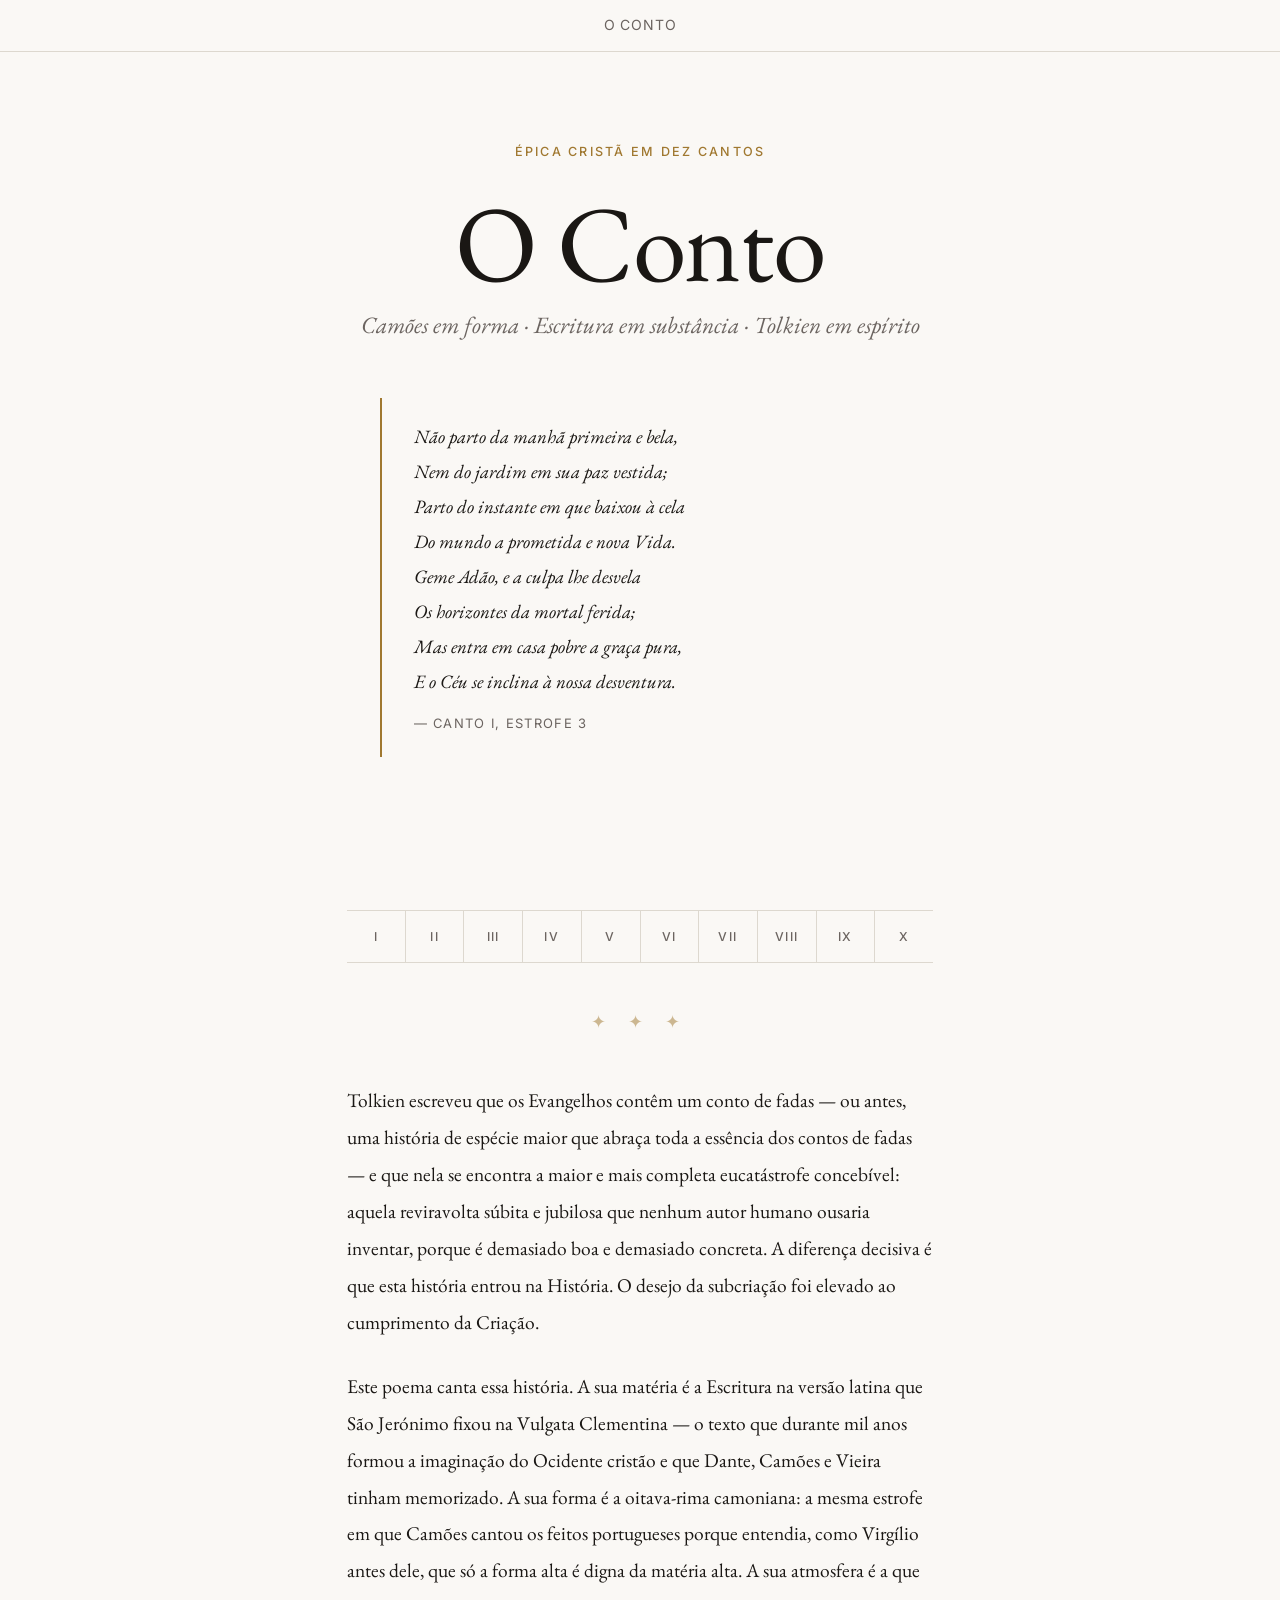
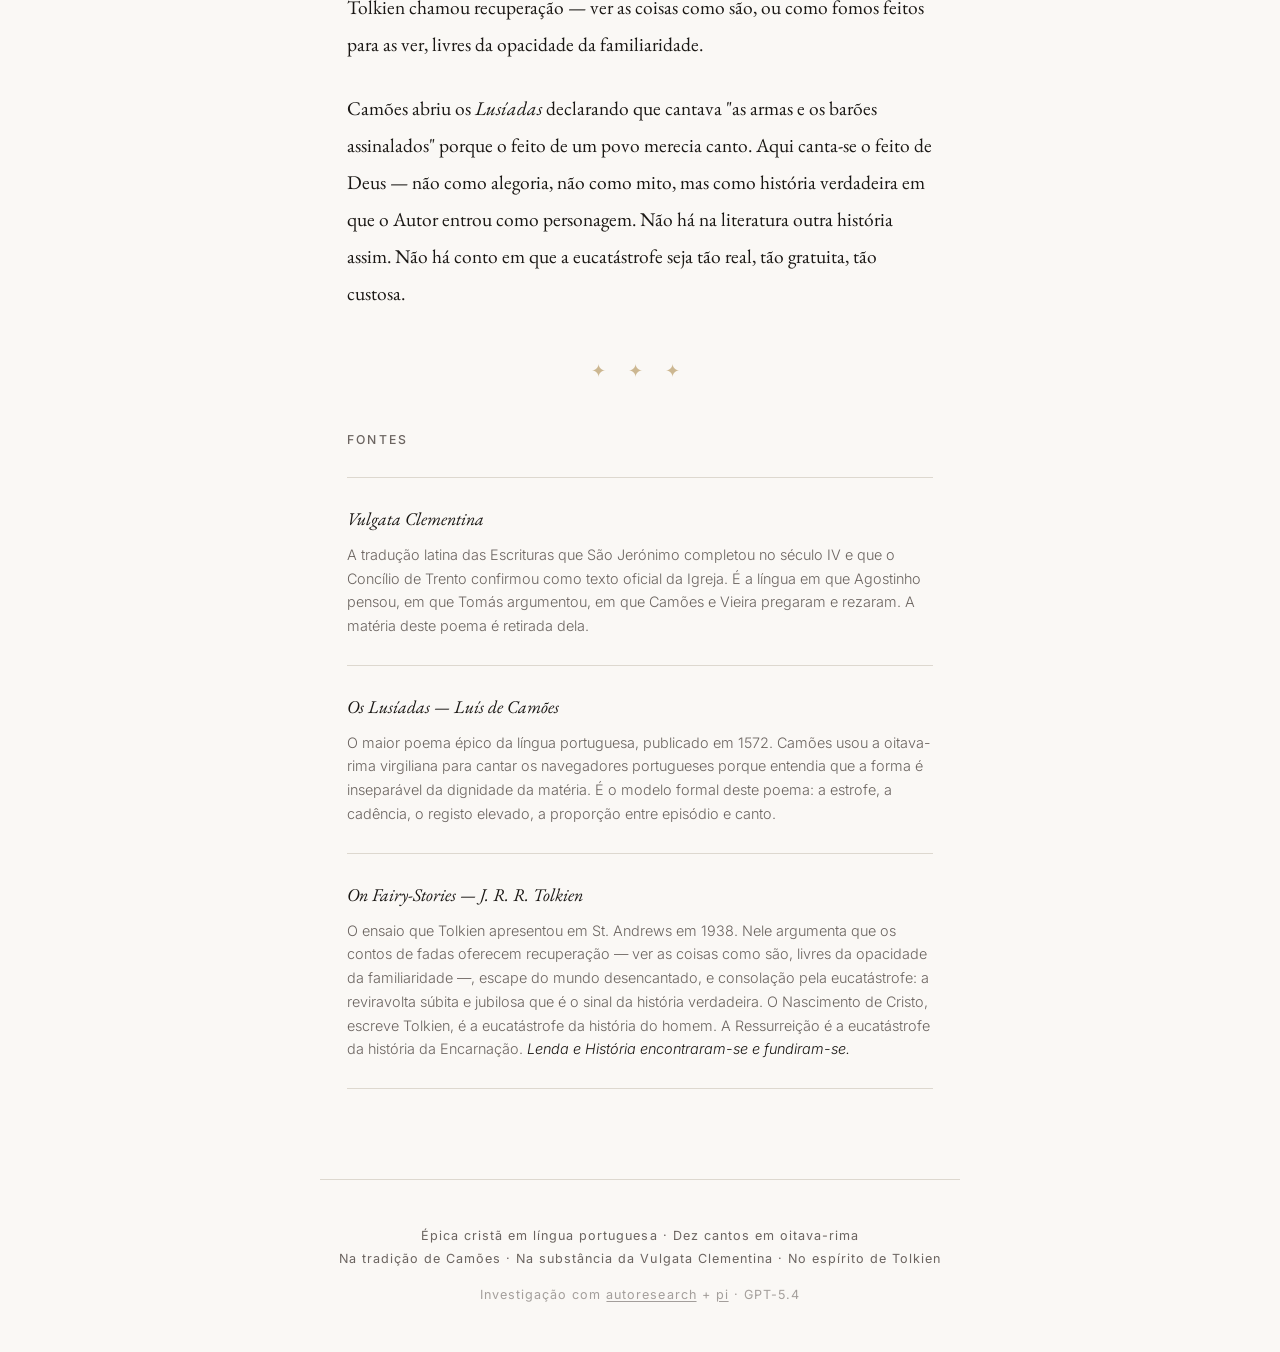
==== commit bef6aa2a: "feat: add autoresearch + pi attribution to footer" ====
--- a/index.html
+++ b/index.html
@@ -8,7 +8,7 @@
       name="description"
       content="Épica cristã em dez cantos. Camões em forma, Escritura em substância, Tolkien em espírito."
     />
-    <link rel="stylesheet" href="style.css" />
+    <link rel="stylesheet" href="style.css?v=2" />
     <link rel="preconnect" href="https://fonts.googleapis.com" />
     <link rel="preconnect" href="https://fonts.gstatic.com" crossorigin />
   </head>
@@ -135,6 +135,11 @@
         Na tradição de Camões &middot; Na substância da Vulgata Clementina &middot;
         No espírito de Tolkien
       </p>
+      <p class="site-footer-credit">
+        Investigação com <a href="https://github.com/karpathy/autoresearch" target="_blank" rel="noopener">autoresearch</a>
+        + <a href="https://github.com/davebcn87/pi-autoresearch" target="_blank" rel="noopener">pi</a>
+        &middot; GPT-5.4
+      </p>
     </footer>
   </body>
 </html>
--- a/style.css
+++ b/style.css
@@ -452,6 +452,21 @@
   line-height: 1.8;
 }
 
+.site-footer-credit {
+  margin-top: 0.75rem;
+  opacity: 0.6;
+}
+
+.site-footer-credit a {
+  color: var(--text-muted);
+  text-decoration: underline;
+  text-underline-offset: 2px;
+}
+
+.site-footer-credit a:hover {
+  color: var(--gold);
+}
+
 /* ── Utility ────────────────────────────────────────────────── */
 
 ::selection {
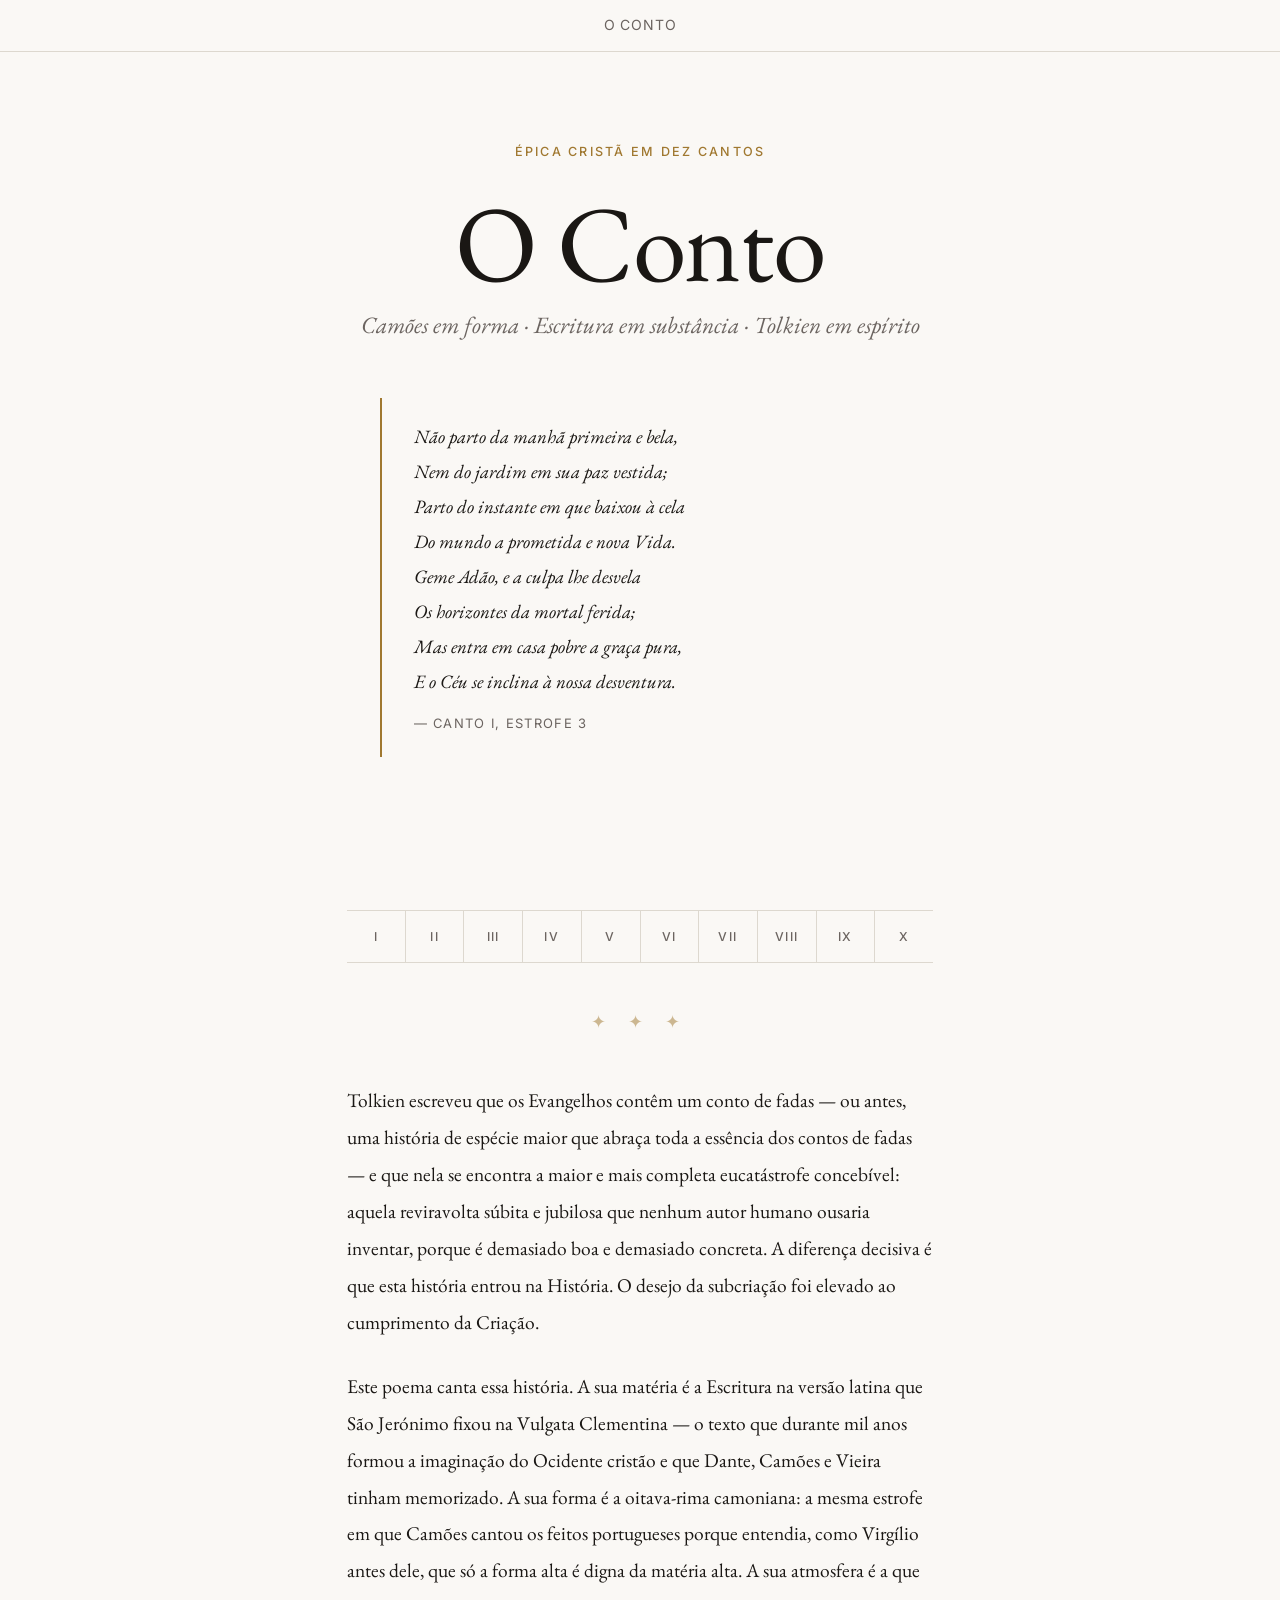
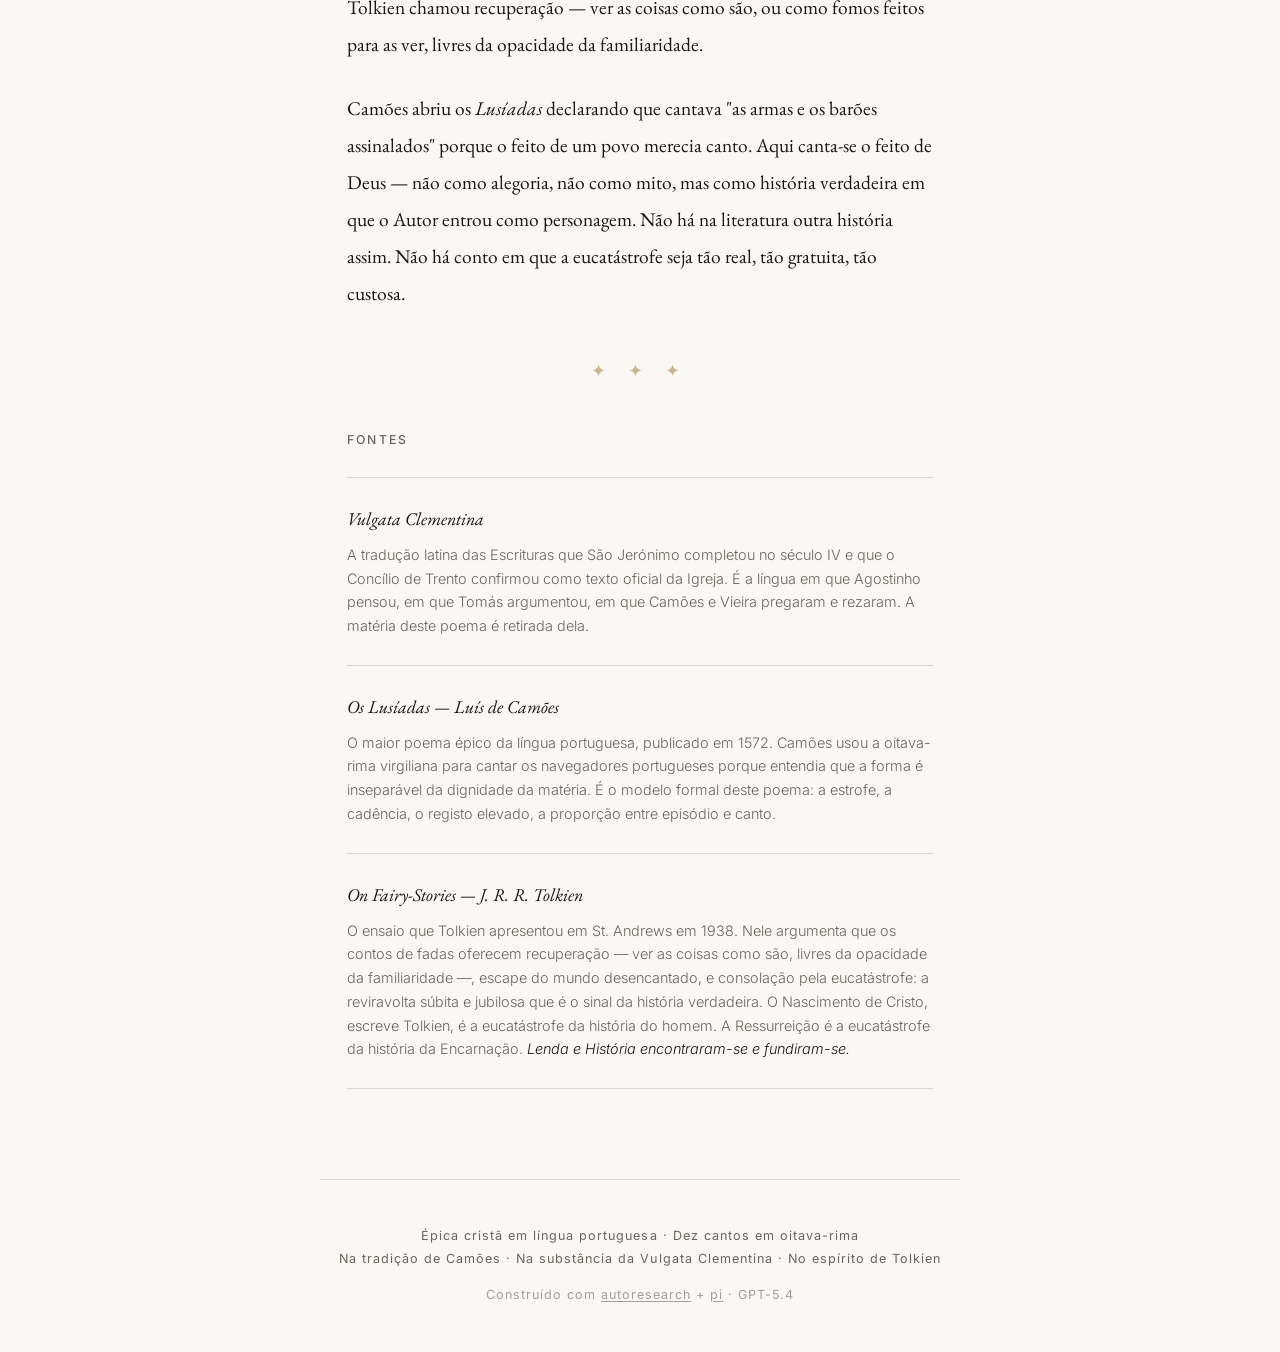
==== commit 7c53058a: "fix: change 'investigação' to 'construído' in footer attribution" ====
--- a/index.html
+++ b/index.html
@@ -136,7 +136,7 @@
         No espírito de Tolkien
       </p>
       <p class="site-footer-credit">
-        Investigação com <a href="https://github.com/karpathy/autoresearch" target="_blank" rel="noopener">autoresearch</a>
+        Construído com <a href="https://github.com/karpathy/autoresearch" target="_blank" rel="noopener">autoresearch</a>
         + <a href="https://github.com/davebcn87/pi-autoresearch" target="_blank" rel="noopener">pi</a>
         &middot; GPT-5.4
       </p>
